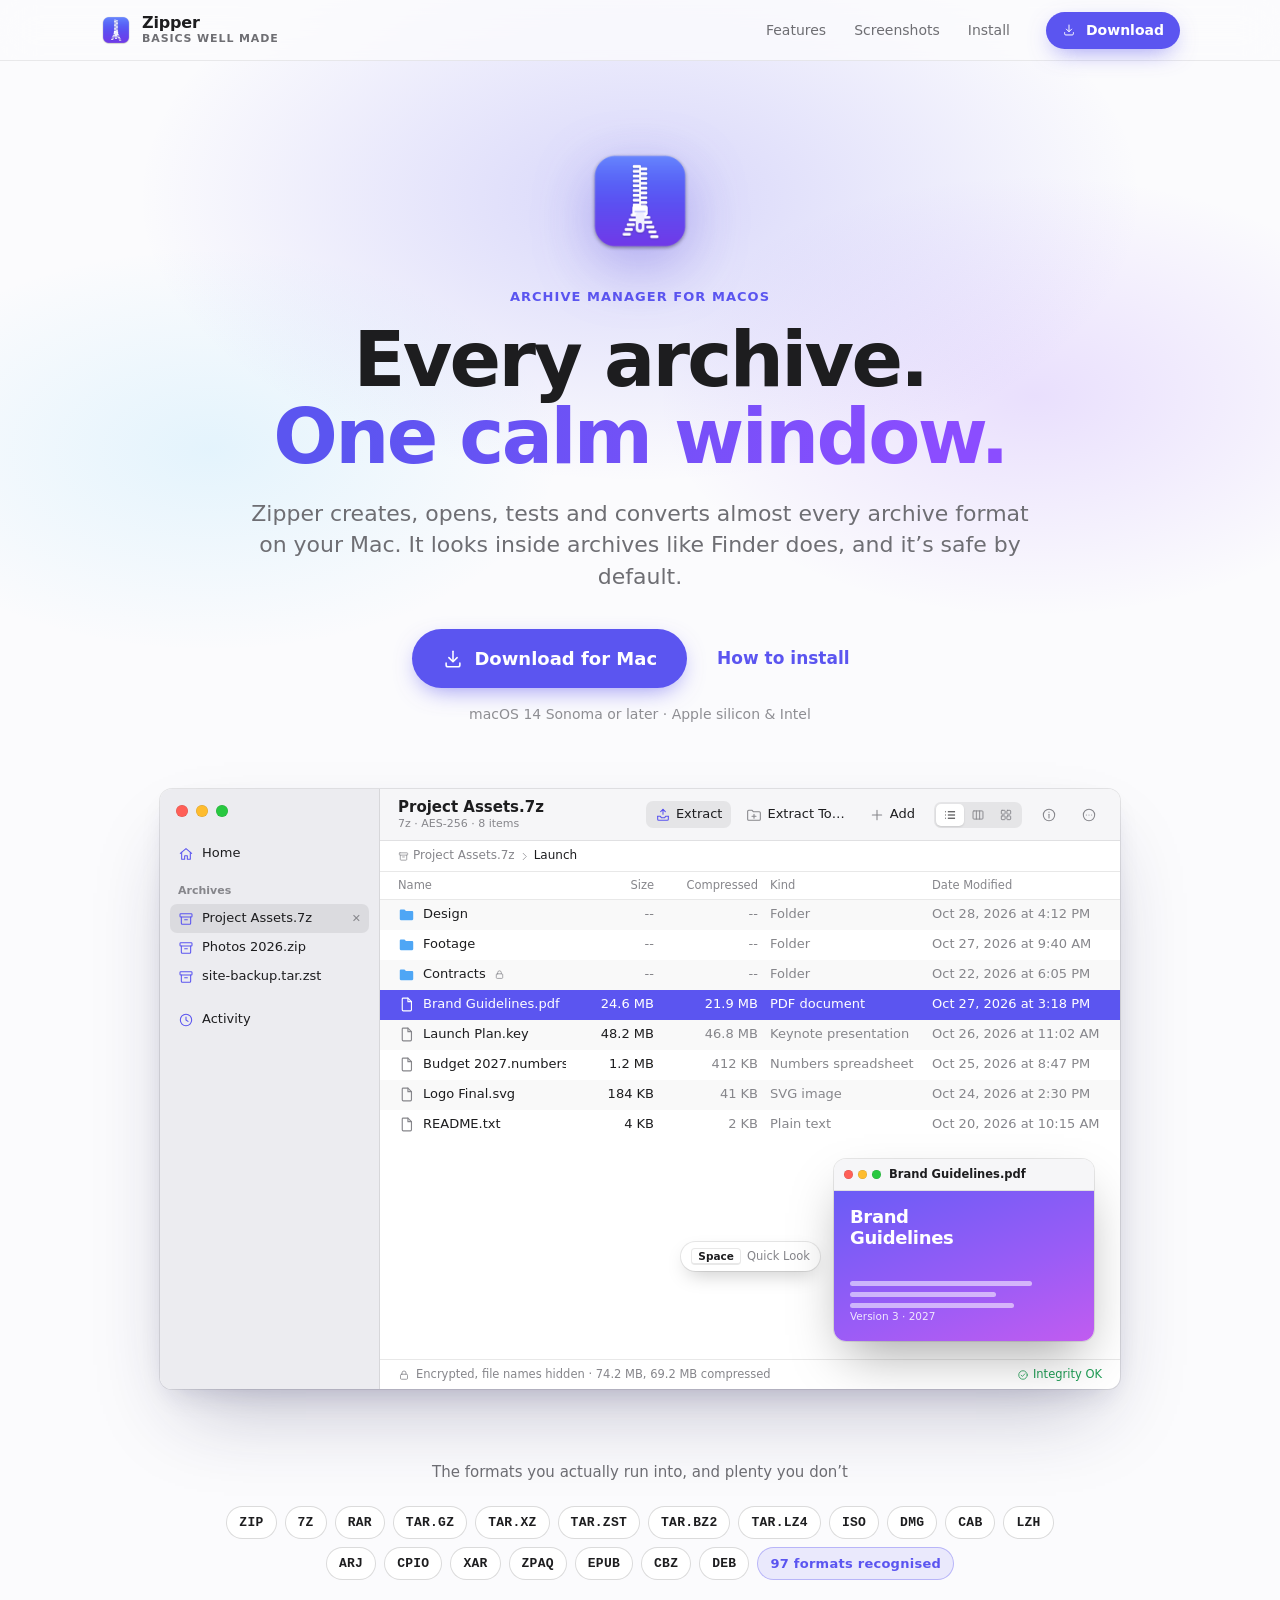
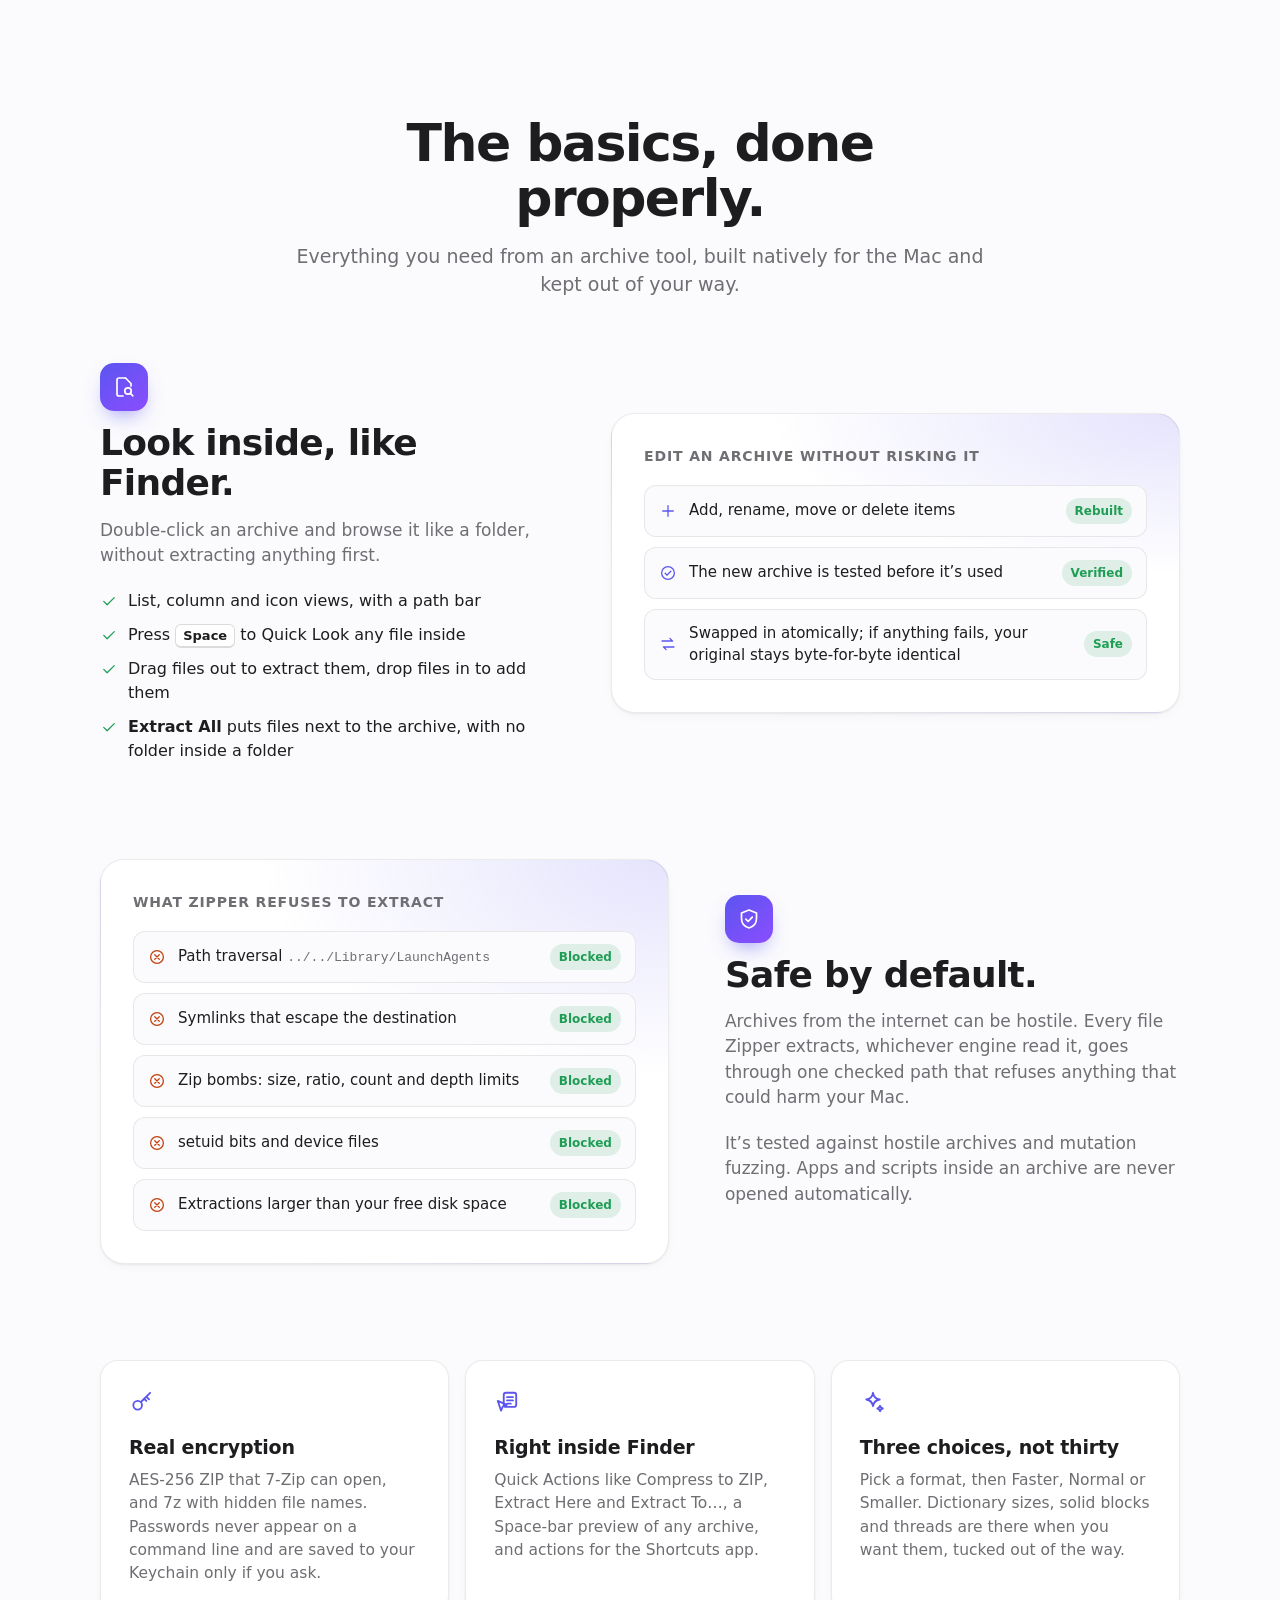
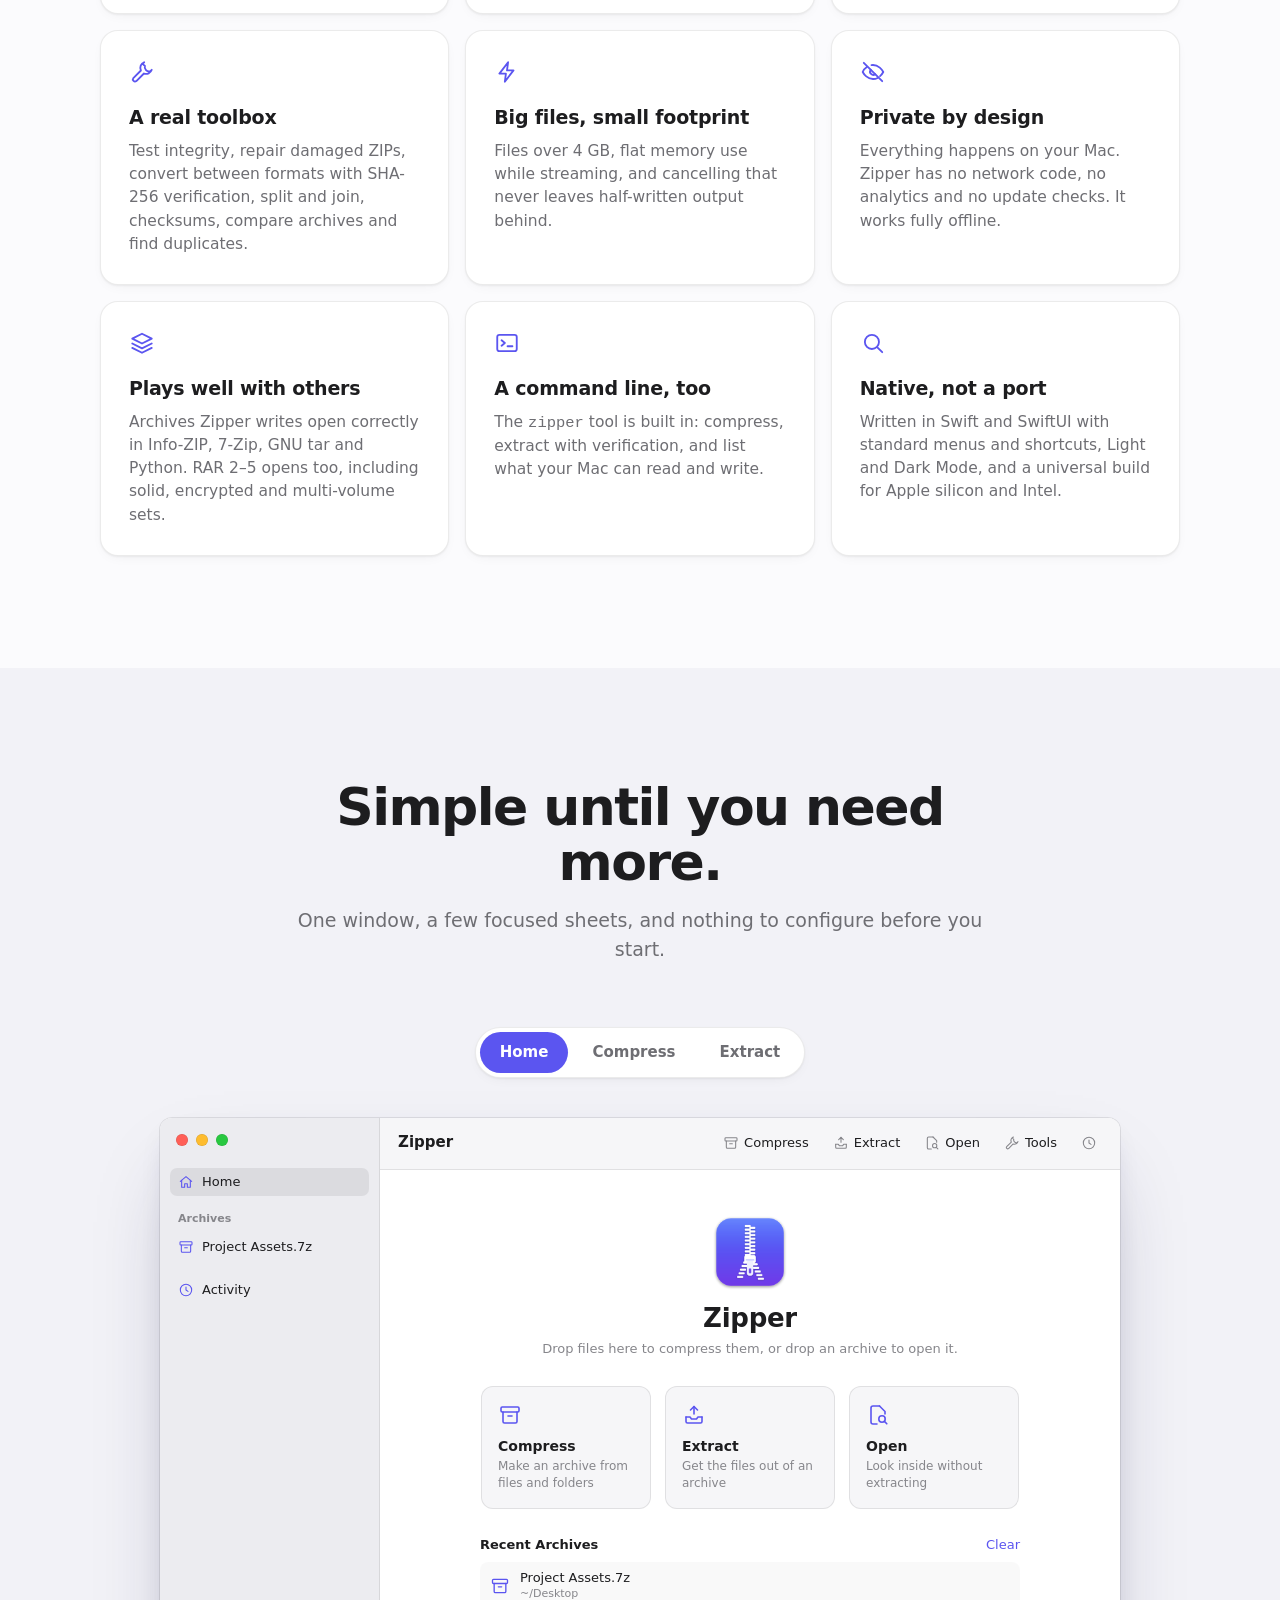
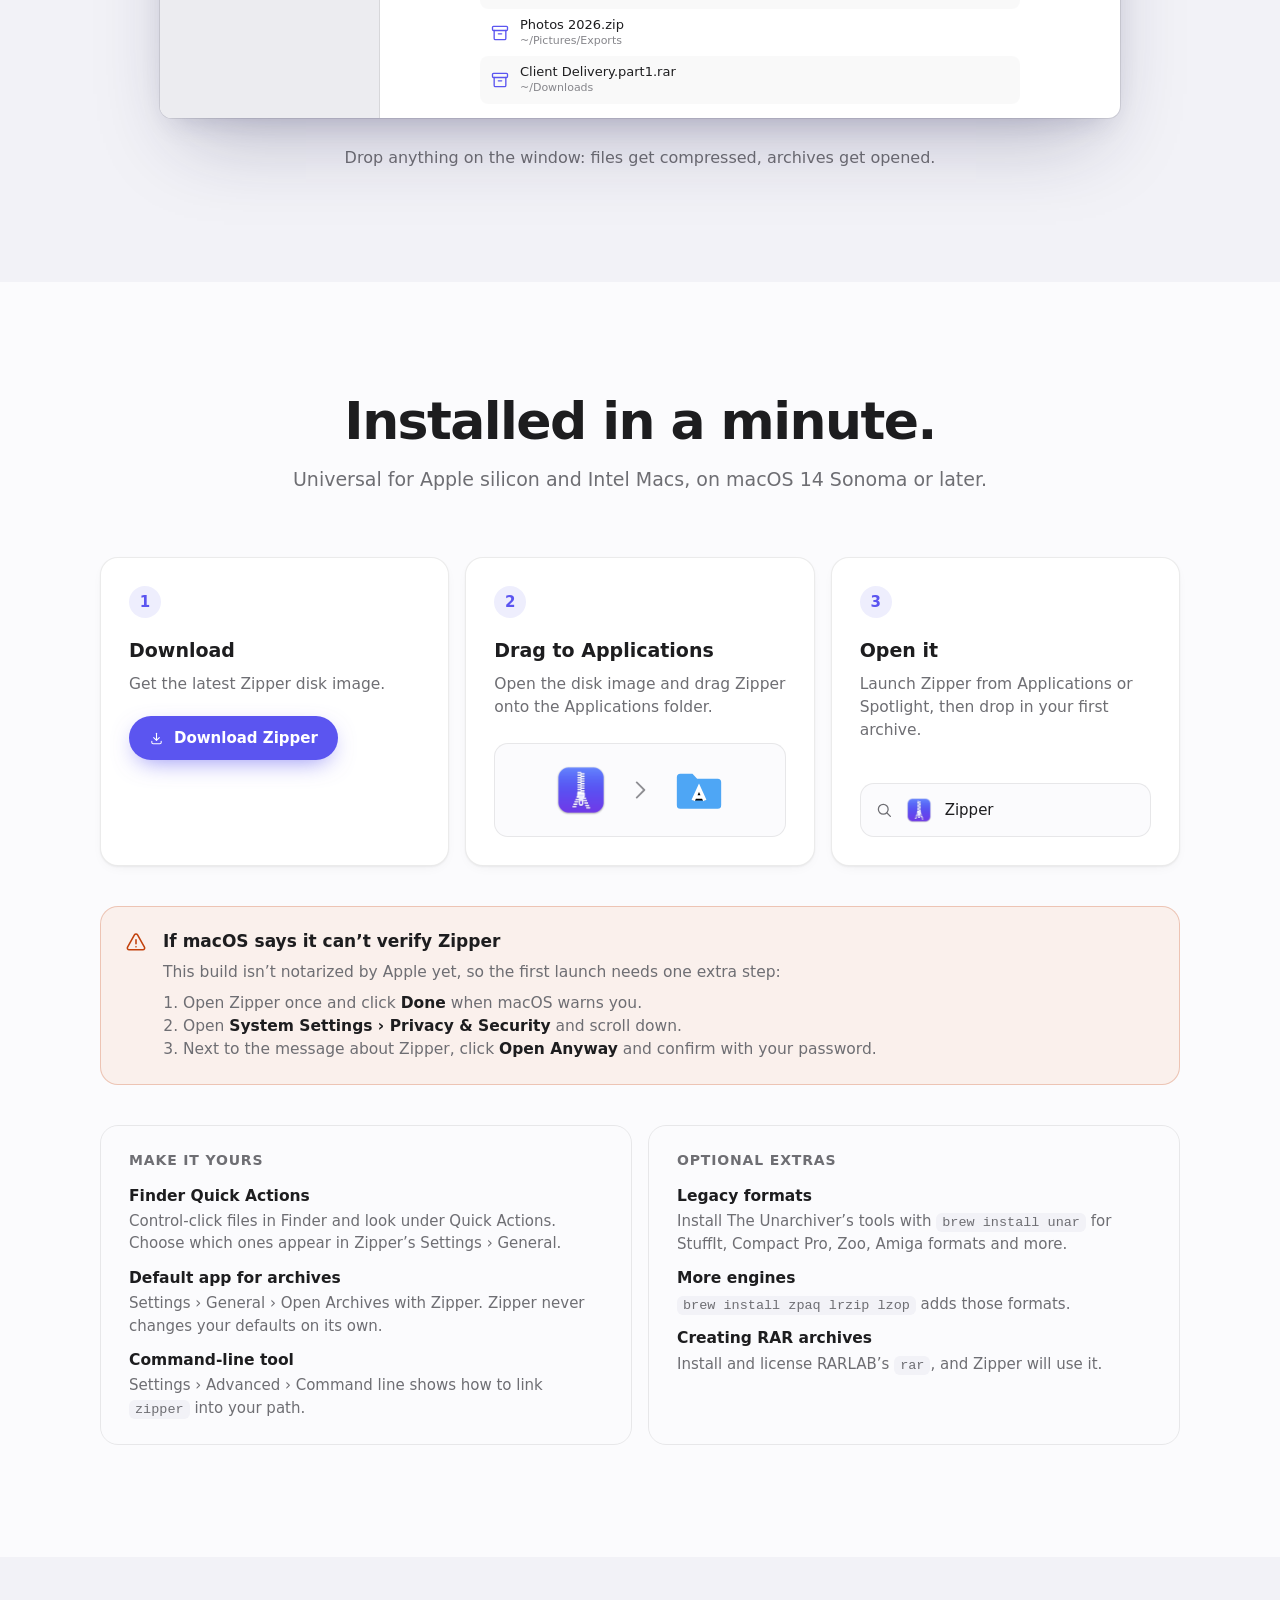
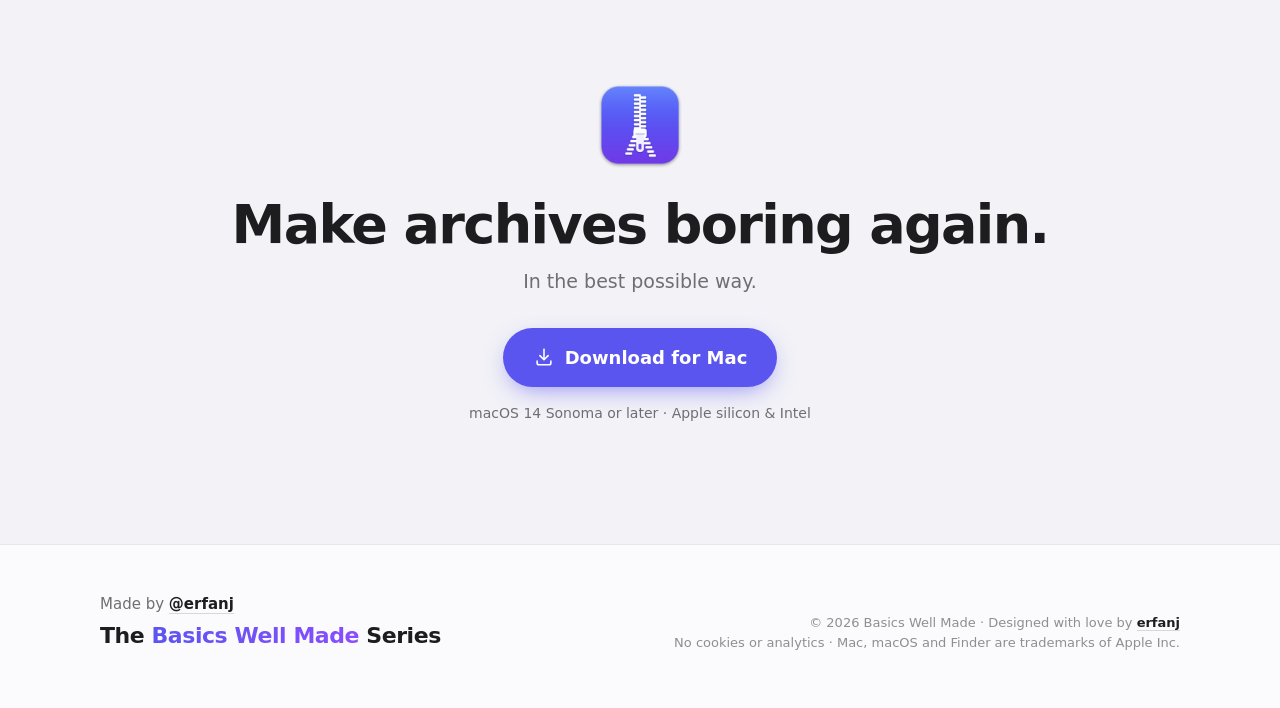
==== zipper/index.html @ f3ed2466 "Publish the Zipper page at /zipper/ The Basics Well Made Series site. The root forwards to Zipper fo" ====
<!doctype html>
<html lang="en">
<head>
  <meta charset="utf-8">
  <meta name="viewport" content="width=device-width, initial-scale=1">
  <title>Zipper — Archive manager for Mac</title>
  <meta name="description" content="Zipper creates, opens, tests and converts almost every archive format on your Mac, in one calm window. Safe by default, private, and made for macOS.">
  <meta name="theme-color" content="#fbfbfd" media="(prefers-color-scheme: light)">
  <meta name="theme-color" content="#0a0a0f" media="(prefers-color-scheme: dark)">
  <meta property="og:type" content="website">
  <meta property="og:title" content="Zipper — Every archive. One calm window.">
  <meta property="og:description" content="A native archive manager for the Mac. ZIP, 7z, RAR, TAR and dozens more. Safe by default. Part of The Basics Well Made Series.">
  <meta property="og:url" content="https://erfanj.github.io/zipper/">
  <meta property="og:image" content="https://erfanj.github.io/zipper/assets/og.jpg">
  <link rel="canonical" href="https://erfanj.github.io/zipper/">
  <meta name="twitter:card" content="summary_large_image">
  <link rel="icon" type="image/png" sizes="32x32" href="assets/favicon-32.png">
  <link rel="icon" type="image/png" sizes="64x64" href="assets/favicon-64.png">
  <link rel="apple-touch-icon" href="assets/icon-256.png">
  <link rel="stylesheet" href="styles.css">
  <script src="config.js"></script>
  <script src="main.js" defer></script>
</head>
<body>
<a class="skip" href="#main">Skip to content</a>

<!-- Icons -->
<svg width="0" height="0" style="position:absolute" aria-hidden="true">
  <defs>
    <symbol id="i-download" viewBox="0 0 24 24"><path d="M12 3.5v11"/><path d="m7.5 10.5 4.5 4.5 4.5-4.5"/><path d="M4.5 16.5v2a2 2 0 0 0 2 2h11a2 2 0 0 0 2-2v-2"/></symbol>
    <symbol id="i-archive" viewBox="0 0 24 24"><rect x="3" y="4" width="18" height="5" rx="1.2"/><path d="M5 9v9.5A1.5 1.5 0 0 0 6.5 20h11a1.5 1.5 0 0 0 1.5-1.5V9"/><path d="M10 13h4"/></symbol>
    <symbol id="i-extract" viewBox="0 0 24 24"><path d="M4 14v4.5A1.5 1.5 0 0 0 5.5 20h13a1.5 1.5 0 0 0 1.5-1.5V14"/><path d="M4 14h4l1.5 2h5L16 14h4"/><path d="M12 11V3.5"/><path d="m8.5 7 3.5-3.5L15.5 7"/></symbol>
    <symbol id="i-open" viewBox="0 0 24 24"><path d="M13.5 3H7a2 2 0 0 0-2 2v14a2 2 0 0 0 2 2h4"/><path d="M13.5 3 19 8.5V11"/><circle cx="16" cy="16" r="3.2"/><path d="m18.4 18.4 2.4 2.4"/></symbol>
    <symbol id="i-home" viewBox="0 0 24 24"><path d="M3.5 11 12 4l8.5 7"/><path d="M5.5 9.5V20h4.5v-5.5h4V20h4.5V9.5"/></symbol>
    <symbol id="i-clock" viewBox="0 0 24 24"><circle cx="12" cy="12" r="8.5"/><path d="M12 7.5V12l3 2"/></symbol>
    <symbol id="i-folder" viewBox="0 0 24 24"><path d="M2.5 6.5A1.5 1.5 0 0 1 4 5h5.2l2 2.2H20a1.5 1.5 0 0 1 1.5 1.5v9.8A1.5 1.5 0 0 1 20 20H4a1.5 1.5 0 0 1-1.5-1.5z"/></symbol>
    <symbol id="i-doc" viewBox="0 0 24 24"><path d="M7 3h7l5 5v11.5a1.5 1.5 0 0 1-1.5 1.5h-10A1.5 1.5 0 0 1 6 19.5v-15A1.5 1.5 0 0 1 7 3z"/><path d="M14 3v5h5"/></symbol>
    <symbol id="i-lock" viewBox="0 0 24 24"><rect x="5" y="10.5" width="14" height="10" rx="2"/><path d="M8 10.5V8a4 4 0 0 1 8 0v2.5"/></symbol>
    <symbol id="i-plus" viewBox="0 0 24 24"><path d="M12 5v14M5 12h14"/></symbol>
    <symbol id="i-info" viewBox="0 0 24 24"><circle cx="12" cy="12" r="8.5"/><path d="M12 11v5.5"/><path d="M12 7.6v.1"/></symbol>
    <symbol id="i-more" viewBox="0 0 24 24"><circle cx="12" cy="12" r="8.5"/><path d="M8 12h.01M12 12h.01M16 12h.01"/></symbol>
    <symbol id="i-list" viewBox="0 0 24 24"><path d="M9 6.5h11M9 12h11M9 17.5h11"/><path d="M4.5 6.5h.01M4.5 12h.01M4.5 17.5h.01"/></symbol>
    <symbol id="i-columns" viewBox="0 0 24 24"><rect x="3.5" y="5" width="17" height="14" rx="1.5"/><path d="M9.2 5v14M14.8 5v14"/></symbol>
    <symbol id="i-grid" viewBox="0 0 24 24"><rect x="4" y="4" width="6.5" height="6.5" rx="1.2"/><rect x="13.5" y="4" width="6.5" height="6.5" rx="1.2"/><rect x="4" y="13.5" width="6.5" height="6.5" rx="1.2"/><rect x="13.5" y="13.5" width="6.5" height="6.5" rx="1.2"/></symbol>
    <symbol id="i-folder-plus" viewBox="0 0 24 24"><path d="M2.5 6.5A1.5 1.5 0 0 1 4 5h5.2l2 2.2H20a1.5 1.5 0 0 1 1.5 1.5v9.8A1.5 1.5 0 0 1 20 20H4a1.5 1.5 0 0 1-1.5-1.5z"/><path d="M12 11v6M9 14h6"/></symbol>
    <symbol id="i-chev" viewBox="0 0 24 24"><path d="m9 5 7 7-7 7"/></symbol>
    <symbol id="i-updown" viewBox="0 0 24 24"><path d="m7 9.5 5-5 5 5M7 14.5l5 5 5-5"/></symbol>
    <symbol id="i-check" viewBox="0 0 24 24"><path d="m5 12.5 4.5 4.5L19 7.5"/></symbol>
    <symbol id="i-check-circle" viewBox="0 0 24 24"><circle cx="12" cy="12" r="8.5"/><path d="m8.2 12.3 2.6 2.6 5-5.3"/></symbol>
    <symbol id="i-x-circle" viewBox="0 0 24 24"><circle cx="12" cy="12" r="8.5"/><path d="m9 9 6 6M15 9l-6 6"/></symbol>
    <symbol id="i-shield" viewBox="0 0 24 24"><path d="M12 3 4.5 6v5.5c0 4.6 3.2 8.2 7.5 9.5 4.3-1.3 7.5-4.9 7.5-9.5V6z"/><path d="m8.8 12.2 2.3 2.3 4.2-4.4"/></symbol>
    <symbol id="i-key" viewBox="0 0 24 24"><circle cx="8" cy="15" r="4"/><path d="m11 12 8.5-8.5M16 7l2.5 2.5M14 9l2 2"/></symbol>
    <symbol id="i-layers" viewBox="0 0 24 24"><path d="m12 3.5 9 4.5-9 4.5L3 8z"/><path d="m3 12.5 9 4.5 9-4.5"/><path d="m3 16.5 9 4.5 9-4.5"/></symbol>
    <symbol id="i-cursor" viewBox="0 0 24 24"><rect x="9" y="3.5" width="11.5" height="13" rx="2"/><path d="M12 7.5h5.5M12 10.5h5.5M12 13.5h3.5"/><path d="m3.5 11 3 9 1.5-3.8 3.8-1.5z"/></symbol>
    <symbol id="i-wrench" viewBox="0 0 24 24"><path d="M14.7 6.3a4 4 0 0 0 5 5L21 10a5.5 5.5 0 0 1-7.2 3.4l-7 7a2 2 0 0 1-2.8-2.8l7-7A5.5 5.5 0 0 1 14 3l-1.3 1.3a4 4 0 0 0 2 2z"/></symbol>
    <symbol id="i-eye-off" viewBox="0 0 24 24"><path d="M3.5 3.5 20.5 20.5"/><path d="M10.6 5.6A9.6 9.6 0 0 1 12 5.5c5 0 8.5 4.5 9.5 6.5a14 14 0 0 1-3 3.8M6.3 7.3C4.3 8.6 3 10.6 2.5 12c1 2 4.5 6.5 9.5 6.5a9.3 9.3 0 0 0 4.3-1"/><path d="M9.9 9.9a3 3 0 0 0 4.2 4.2"/></symbol>
    <symbol id="i-terminal" viewBox="0 0 24 24"><rect x="3" y="4.5" width="18" height="15" rx="2"/><path d="m7 9.5 3 2.5-3 2.5M12.5 15h4.5"/></symbol>
    <symbol id="i-bolt" viewBox="0 0 24 24"><path d="M13 3 5 13.5h6L10 21l8-10.5h-6z"/></symbol>
    <symbol id="i-sparkle" viewBox="0 0 24 24"><path d="M12 3.5c.6 3.9 2.3 5.6 6.2 6.2-3.9.6-5.6 2.3-6.2 6.2-.6-3.9-2.3-5.6-6.2-6.2C9.7 9.1 11.4 7.4 12 3.5z"/><path d="M18.5 15.5c.3 1.6.9 2.2 2.5 2.5-1.6.3-2.2.9-2.5 2.5-.3-1.6-.9-2.2-2.5-2.5 1.6-.3 2.2-.9 2.5-2.5z"/></symbol>
    <symbol id="i-swap" viewBox="0 0 24 24"><path d="M4 8h14l-3.5-3.5M20 16H6l3.5 3.5"/></symbol>
    <symbol id="i-warn" viewBox="0 0 24 24"><path d="M10.3 4.3 2.8 17.5A2 2 0 0 0 4.5 20.5h15a2 2 0 0 0 1.7-3L13.7 4.3a2 2 0 0 0-3.4 0z"/><path d="M12 9.5v4.5M12 17.2v.1"/></symbol>
    <symbol id="i-search" viewBox="0 0 24 24"><circle cx="11" cy="11" r="6.5"/><path d="m16 16 4.5 4.5"/></symbol>
    <symbol id="i-apps" viewBox="0 0 24 24"><path d="M2.5 6.5A1.5 1.5 0 0 1 4 5h5.2l2 2.2H20a1.5 1.5 0 0 1 1.5 1.5v9.8A1.5 1.5 0 0 1 20 20H4a1.5 1.5 0 0 1-1.5-1.5z" fill="currentColor" stroke="none"/><path d="M9.5 16.5 12 11l2.5 5.5M10.3 15h3.4" stroke="#fff" stroke-width="1.5"/></symbol>
  </defs>
</svg>

<header class="site-header">
  <div class="wrap">
    <a class="lockup" href="#top" aria-label="Zipper, from The Basics Well Made Series">
      <img src="assets/icon-256.png" alt="" width="32" height="32">
      <span class="lockup-text">
        <span class="lockup-name">Zipper</span>
        <span class="lockup-series">Basics Well Made</span>
      </span>
    </a>
    <nav class="site-nav" aria-label="Sections">
      <a href="#features">Features</a>
      <a href="#screenshots">Screenshots</a>
      <a href="#install">Install</a>
    </nav>
    <a class="btn btn-primary btn-sm" data-download href="#install">
      <svg class="icon" aria-hidden="true"><use href="#i-download"/></svg>Download
    </a>
  </div>
</header>

<main id="main">

  <!-- ============ Hero ============ -->
  <section class="hero" id="top">
    <div class="wrap">
      <img class="hero-icon" src="assets/icon-512.png" alt="" width="112" height="112">
      <p class="eyebrow">Archive manager for macOS</p>
      <h1>Every archive. <span class="grad">One calm window.</span></h1>
      <p class="lede">Zipper creates, opens, tests and converts almost every archive format on your Mac. It looks inside archives like Finder does, and it’s safe by default.</p>
      <div class="cta">
        <a class="btn btn-primary btn-lg" data-download href="#install">
          <svg class="icon" aria-hidden="true"><use href="#i-download"/></svg>Download for Mac
        </a>
        <a class="btn btn-ghost" href="#install">How to install</a>
      </div>
      <p class="release-meta" data-release-meta>macOS 14 Sonoma or later · Apple silicon &amp; Intel</p>

      <div class="hero-shot" data-reveal>
        <div class="frame" data-frame data-w="960" data-h="600">
          <img class="shot" src="assets/screenshots/archive.png" alt="Zipper showing the contents of an archive" onload="this.parentNode.classList.add('real')" onerror="this.remove()">
          <div class="win" role="img" aria-label="Zipper’s archive browser: a 7z archive opened like a Finder folder, with a Quick Look preview of a PDF inside it">
            <aside class="w-side">
              <div class="lights"><i></i><i></i><i></i></div>
              <div class="w-item"><svg class="icon"><use href="#i-home"/></svg>Home</div>
              <div class="w-head">Archives</div>
              <div class="w-item sel"><svg class="icon"><use href="#i-archive"/></svg>Project Assets.7z<span class="x">✕</span></div>
              <div class="w-item"><svg class="icon"><use href="#i-archive"/></svg>Photos 2026.zip</div>
              <div class="w-item"><svg class="icon"><use href="#i-archive"/></svg>site-backup.tar.zst</div>
              <div class="w-item bottom"><svg class="icon"><use href="#i-clock"/></svg>Activity</div>
            </aside>
            <div class="w-main">
              <div class="w-tool">
                <div class="w-title">Project Assets.7z<small>7z · AES-256 · 8 items</small></div>
                <span class="w-btn prom"><svg class="icon"><use href="#i-extract"/></svg>Extract</span>
                <span class="w-btn"><svg class="icon"><use href="#i-folder-plus"/></svg>Extract To…</span>
                <span class="w-btn"><svg class="icon"><use href="#i-plus"/></svg>Add</span>
                <span class="w-seg"><span class="on"><svg class="icon"><use href="#i-list"/></svg></span><span><svg class="icon"><use href="#i-columns"/></svg></span><span><svg class="icon"><use href="#i-grid"/></svg></span></span>
                <span class="w-btn"><svg class="icon"><use href="#i-info"/></svg></span>
                <span class="w-btn"><svg class="icon"><use href="#i-more"/></svg></span>
              </div>
              <div class="w-path"><svg class="icon"><use href="#i-archive"/></svg>Project Assets.7z<svg class="icon"><use href="#i-chev"/></svg><b>Launch</b></div>
              <div class="w-table">
                <div class="w-row th"><span>Name</span><span class="r">Size</span><span class="r">Compressed</span><span>Kind</span><span>Date Modified</span></div>
                <div class="w-row"><span class="n"><svg class="icon solid f"><use href="#i-folder"/></svg>Design</span><span class="r m">--</span><span class="r m">--</span><span class="m">Folder</span><span class="m">Oct 28, 2026 at 4:12 PM</span></div>
                <div class="w-row"><span class="n"><svg class="icon solid f"><use href="#i-folder"/></svg>Footage</span><span class="r m">--</span><span class="r m">--</span><span class="m">Folder</span><span class="m">Oct 27, 2026 at 9:40 AM</span></div>
                <div class="w-row"><span class="n"><svg class="icon solid f"><use href="#i-folder"/></svg>Contracts<svg class="icon lock"><use href="#i-lock"/></svg></span><span class="r m">--</span><span class="r m">--</span><span class="m">Folder</span><span class="m">Oct 22, 2026 at 6:05 PM</span></div>
                <div class="w-row sel"><span class="n"><svg class="icon d"><use href="#i-doc"/></svg>Brand Guidelines.pdf</span><span class="r">24.6 MB</span><span class="r m">21.9 MB</span><span class="m">PDF document</span><span class="m">Oct 27, 2026 at 3:18 PM</span></div>
                <div class="w-row"><span class="n"><svg class="icon d"><use href="#i-doc"/></svg>Launch Plan.key</span><span class="r">48.2 MB</span><span class="r m">46.8 MB</span><span class="m">Keynote presentation</span><span class="m">Oct 26, 2026 at 11:02 AM</span></div>
                <div class="w-row"><span class="n"><svg class="icon d"><use href="#i-doc"/></svg>Budget 2027.numbers<svg class="icon lock"><use href="#i-lock"/></svg></span><span class="r">1.2 MB</span><span class="r m">412 KB</span><span class="m">Numbers spreadsheet</span><span class="m">Oct 25, 2026 at 8:47 PM</span></div>
                <div class="w-row"><span class="n"><svg class="icon d"><use href="#i-doc"/></svg>Logo Final.svg</span><span class="r">184 KB</span><span class="r m">41 KB</span><span class="m">SVG image</span><span class="m">Oct 24, 2026 at 2:30 PM</span></div>
                <div class="w-row"><span class="n"><svg class="icon d"><use href="#i-doc"/></svg>README.txt</span><span class="r">4 KB</span><span class="r m">2 KB</span><span class="m">Plain text</span><span class="m">Oct 20, 2026 at 10:15 AM</span></div>
              </div>
              <div class="w-status"><svg class="icon"><use href="#i-lock"/></svg>Encrypted, file names hidden · 74.2 MB, 69.2 MB compressed<span class="ok"><svg class="icon"><use href="#i-check-circle"/></svg>Integrity OK</span></div>

              <div class="w-hint"><kbd>Space</kbd> Quick Look</div>
              <div class="w-ql">
                <div class="w-ql-bar"><span class="lights"><i></i><i></i><i></i></span>Brand Guidelines.pdf</div>
                <div class="w-ql-page">
                  <div><b>Brand<br>Guidelines</b></div>
                  <div class="w-ql-lines"><i style="width:80%"></i><i style="width:64%"></i><i style="width:72%"></i><small>Version 3 · 2027</small></div>
                </div>
              </div>
            </div>
          </div>
        </div>
      </div>
    </div>
  </section>

  <!-- ============ Formats ============ -->
  <section class="formats" aria-labelledby="formats-title">
    <div class="wrap">
      <p id="formats-title">The formats you actually run into, and plenty you don’t</p>
      <ul class="chips">
        <li>ZIP</li><li>7Z</li><li>RAR</li><li>TAR.GZ</li><li>TAR.XZ</li><li>TAR.ZST</li><li>TAR.BZ2</li><li>TAR.LZ4</li><li>ISO</li><li>DMG</li><li>CAB</li><li>LZH</li><li>ARJ</li><li>CPIO</li><li>XAR</li><li>ZPAQ</li><li>EPUB</li><li>CBZ</li><li>DEB</li>
        <li class="more">97 formats recognised</li>
      </ul>
    </div>
  </section>

  <!-- ============ Features ============ -->
  <section class="section" id="features">
    <div class="wrap">
      <div class="section-head" data-reveal>
        <h2>The basics, done properly.</h2>
        <p>Everything you need from an archive tool, built natively for the Mac and kept out of your way.</p>
      </div>

      <div class="spotlight" data-reveal>
        <div class="spot-text">
          <div class="badge-icon"><svg class="icon" aria-hidden="true"><use href="#i-open"/></svg></div>
          <h3>Look inside, like Finder.</h3>
          <p>Double-click an archive and browse it like a folder, without extracting anything first.</p>
          <ul class="ticks">
            <li><svg class="icon" aria-hidden="true"><use href="#i-check"/></svg><span>List, column and icon views, with a path bar</span></li>
            <li><svg class="icon" aria-hidden="true"><use href="#i-check"/></svg><span>Press <kbd>Space</kbd> to Quick Look any file inside</span></li>
            <li><svg class="icon" aria-hidden="true"><use href="#i-check"/></svg><span>Drag files out to extract them, drop files in to add them</span></li>
            <li><svg class="icon" aria-hidden="true"><use href="#i-check"/></svg><span><b>Extract All</b> puts files next to the archive, with no folder inside a folder</span></li>
          </ul>
        </div>
        <div class="shield-card">
          <h4>Edit an archive without risking it</h4>
          <ul class="blocked">
            <li><svg class="icon" style="color:var(--accent)" aria-hidden="true"><use href="#i-plus"/></svg><span>Add, rename, move or delete items</span><span class="pill">Rebuilt</span></li>
            <li><svg class="icon" style="color:var(--accent)" aria-hidden="true"><use href="#i-check-circle"/></svg><span>The new archive is tested before it’s used</span><span class="pill">Verified</span></li>
            <li><svg class="icon" style="color:var(--accent)" aria-hidden="true"><use href="#i-swap"/></svg><span>Swapped in atomically; if anything fails, your original stays byte-for-byte identical</span><span class="pill">Safe</span></li>
          </ul>
        </div>
      </div>

      <div class="spotlight flip" data-reveal>
        <div class="spot-text">
          <div class="badge-icon"><svg class="icon" aria-hidden="true"><use href="#i-shield"/></svg></div>
          <h3>Safe by default.</h3>
          <p>Archives from the internet can be hostile. Every file Zipper extracts, whichever engine read it, goes through one checked path that refuses anything that could harm your Mac.</p>
          <p>It’s tested against hostile archives and mutation fuzzing. Apps and scripts inside an archive are never opened automatically.</p>
        </div>
        <div class="shield-card">
          <h4>What Zipper refuses to extract</h4>
          <ul class="blocked">
            <li><svg class="icon" aria-hidden="true"><use href="#i-x-circle"/></svg><span>Path traversal <code>../../Library/LaunchAgents</code></span><span class="pill">Blocked</span></li>
            <li><svg class="icon" aria-hidden="true"><use href="#i-x-circle"/></svg><span>Symlinks that escape the destination</span><span class="pill">Blocked</span></li>
            <li><svg class="icon" aria-hidden="true"><use href="#i-x-circle"/></svg><span>Zip bombs: size, ratio, count and depth limits</span><span class="pill">Blocked</span></li>
            <li><svg class="icon" aria-hidden="true"><use href="#i-x-circle"/></svg><span>setuid bits and device files</span><span class="pill">Blocked</span></li>
            <li><svg class="icon" aria-hidden="true"><use href="#i-x-circle"/></svg><span>Extractions larger than your free disk space</span><span class="pill">Blocked</span></li>
          </ul>
        </div>
      </div>

      <div class="grid">
        <article class="card" data-reveal>
          <svg class="icon" aria-hidden="true"><use href="#i-key"/></svg>
          <h3>Real encryption</h3>
          <p>AES-256 ZIP that 7-Zip can open, and 7z with hidden file names. Passwords never appear on a command line and are saved to your Keychain only if you ask.</p>
        </article>
        <article class="card" data-reveal>
          <svg class="icon" aria-hidden="true"><use href="#i-cursor"/></svg>
          <h3>Right inside Finder</h3>
          <p>Quick Actions like Compress to ZIP, Extract Here and Extract To…, a Space-bar preview of any archive, and actions for the Shortcuts app.</p>
        </article>
        <article class="card" data-reveal>
          <svg class="icon" aria-hidden="true"><use href="#i-sparkle"/></svg>
          <h3>Three choices, not thirty</h3>
          <p>Pick a format, then Faster, Normal or Smaller. Dictionary sizes, solid blocks and threads are there when you want them, tucked out of the way.</p>
        </article>
        <article class="card" data-reveal>
          <svg class="icon" aria-hidden="true"><use href="#i-wrench"/></svg>
          <h3>A real toolbox</h3>
          <p>Test integrity, repair damaged ZIPs, convert between formats with SHA-256 verification, split and join, checksums, compare archives and find duplicates.</p>
        </article>
        <article class="card" data-reveal>
          <svg class="icon" aria-hidden="true"><use href="#i-bolt"/></svg>
          <h3>Big files, small footprint</h3>
          <p>Files over 4 GB, flat memory use while streaming, and cancelling that never leaves half-written output behind.</p>
        </article>
        <article class="card" data-reveal>
          <svg class="icon" aria-hidden="true"><use href="#i-eye-off"/></svg>
          <h3>Private by design</h3>
          <p>Everything happens on your Mac. Zipper has no network code, no analytics and no update checks. It works fully offline.</p>
        </article>
        <article class="card" data-reveal>
          <svg class="icon" aria-hidden="true"><use href="#i-layers"/></svg>
          <h3>Plays well with others</h3>
          <p>Archives Zipper writes open correctly in Info-ZIP, 7-Zip, GNU tar and Python. RAR 2–5 opens too, including solid, encrypted and multi-volume sets.</p>
        </article>
        <article class="card" data-reveal>
          <svg class="icon" aria-hidden="true"><use href="#i-terminal"/></svg>
          <h3>A command line, too</h3>
          <p>The <code>zipper</code> tool is built in: compress, extract with verification, and list what your Mac can read and write.</p>
        </article>
        <article class="card" data-reveal>
          <svg class="icon" aria-hidden="true"><use href="#i-search"/></svg>
          <h3>Native, not a port</h3>
          <p>Written in Swift and SwiftUI with standard menus and shortcuts, Light and Dark Mode, and a universal build for Apple silicon and Intel.</p>
        </article>
      </div>
    </div>
  </section>

  <!-- ============ Screenshots ============ -->
  <section class="section section-alt" id="screenshots">
    <div class="wrap">
      <div class="section-head" data-reveal>
        <h2>Simple until you need more.</h2>
        <p>One window, a few focused sheets, and nothing to configure before you start.</p>
      </div>

      <div class="tablist" role="tablist" aria-label="Screens">
        <button role="tab" id="tab-home" aria-controls="panel-home" aria-selected="true">Home</button>
        <button role="tab" id="tab-compress" aria-controls="panel-compress" aria-selected="false" tabindex="-1">Compress</button>
        <button role="tab" id="tab-extract" aria-controls="panel-extract" aria-selected="false" tabindex="-1">Extract</button>
      </div>

      <!-- Home -->
      <figure class="tabpanel shot-wrap" role="tabpanel" id="panel-home" aria-labelledby="tab-home" style="margin:0 auto">
        <div class="frame" data-frame data-w="960" data-h="600">
          <img class="shot" src="assets/screenshots/home.png" alt="Zipper’s Home window" onload="this.parentNode.classList.add('real')" onerror="this.remove()">
          <div class="win" role="img" aria-label="Zipper’s Home window with Compress, Extract and Open, and a list of recent archives">
            <aside class="w-side">
              <div class="lights"><i></i><i></i><i></i></div>
              <div class="w-item sel"><svg class="icon"><use href="#i-home"/></svg>Home</div>
              <div class="w-head">Archives</div>
              <div class="w-item"><svg class="icon"><use href="#i-archive"/></svg>Project Assets.7z</div>
              <div class="w-item bottom"><svg class="icon"><use href="#i-clock"/></svg>Activity</div>
            </aside>
            <div class="w-main">
              <div class="w-tool">
                <div class="w-title">Zipper</div>
                <span class="w-btn"><svg class="icon"><use href="#i-archive"/></svg>Compress</span>
                <span class="w-btn"><svg class="icon"><use href="#i-extract"/></svg>Extract</span>
                <span class="w-btn"><svg class="icon"><use href="#i-open"/></svg>Open</span>
                <span class="w-btn"><svg class="icon"><use href="#i-wrench"/></svg>Tools</span>
                <span class="w-btn"><svg class="icon"><use href="#i-clock"/></svg></span>
              </div>
              <div class="w-home">
                <img src="assets/icon-256.png" alt="" width="84" height="84">
                <h5>Zipper</h5>
                <p>Drop files here to compress them, or drop an archive to open it.</p>
                <div class="w-cards">
                  <div class="w-card"><svg class="icon"><use href="#i-archive"/></svg><b>Compress</b><span>Make an archive from files and folders</span></div>
                  <div class="w-card"><svg class="icon"><use href="#i-extract"/></svg><b>Extract</b><span>Get the files out of an archive</span></div>
                  <div class="w-card"><svg class="icon"><use href="#i-open"/></svg><b>Open</b><span>Look inside without extracting</span></div>
                </div>
                <div class="w-recent">
                  <div class="w-recent-head">Recent Archives<span>Clear</span></div>
                  <div>
                    <div class="w-recent-row"><svg class="icon"><use href="#i-archive"/></svg><div>Project Assets.7z<small>~/Desktop</small></div></div>
                    <div class="w-recent-row"><svg class="icon"><use href="#i-archive"/></svg><div>Photos 2026.zip<small>~/Pictures/Exports</small></div></div>
                    <div class="w-recent-row"><svg class="icon"><use href="#i-archive"/></svg><div>Client Delivery.part1.rar<small>~/Downloads</small></div></div>
                  </div>
                </div>
              </div>
            </div>
          </div>
        </div>
        <figcaption>Drop anything on the window: files get compressed, archives get opened.</figcaption>
      </figure>

      <!-- Compress -->
      <figure class="tabpanel shot-wrap" role="tabpanel" id="panel-compress" aria-labelledby="tab-compress" hidden style="margin:0 auto">
        <div class="frame" data-frame data-w="960" data-h="600">
          <img class="shot" src="assets/screenshots/compress.png" alt="Zipper’s Compress sheet" onload="this.parentNode.classList.add('real')" onerror="this.remove()">
          <div class="win" role="img" aria-label="The Compress sheet: 7z format, Smaller compression, encrypted with AES-256 and hidden file names">
            <aside class="w-side">
              <div class="lights"><i></i><i></i><i></i></div>
              <div class="w-item sel"><svg class="icon"><use href="#i-home"/></svg>Home</div>
              <div class="w-head">Archives</div>
              <div class="w-item"><svg class="icon"><use href="#i-archive"/></svg>Project Assets.7z</div>
              <div class="w-item bottom"><svg class="icon"><use href="#i-clock"/></svg>Activity</div>
            </aside>
            <div class="w-main">
              <div class="w-tool"><div class="w-title">Zipper</div></div>
              <div class="w-ghost"><i style="width:40%"></i><i style="width:70%"></i><i style="width:55%"></i></div>
              <div class="w-dim"></div>
              <div class="w-sheet">
                <div class="w-sheet-head">
                  <span class="stack"><svg class="icon"><use href="#i-folder"/></svg></span>
                  <div><b>Q4 Report and 3 more</b><small>214 files, 12 folders · 1.8 GB</small></div>
                  <span class="w-push">Add…</span>
                </div>
                <div class="w-group">
                  <div class="w-f"><span>Name</span><span class="w-field">Q4 Report</span></div>
                  <div class="w-f"><span>Format</span><span class="w-pop">7z (.7z)<svg class="icon"><use href="#i-updown"/></svg></span></div>
                  <div class="w-f"><span>Compression</span><span class="w-seg3"><span>Faster</span><span>Normal</span><span class="on">Smaller</span></span></div>
                </div>
                <div class="w-group">
                  <div class="w-f"><span>Encrypt with a password</span><span class="w-tog on"></span></div>
                  <div class="w-f sub"><span>Password</span><span class="w-field dots">••••••••••••</span></div>
                  <div class="w-f sub"><span>Encryption</span><span class="w-pop">AES-256<svg class="icon"><use href="#i-updown"/></svg></span></div>
                  <div class="w-f sub"><span>Also hide the file names</span><span class="w-tog on"></span></div>
                </div>
                <div class="w-group">
                  <div class="w-f"><span>Split into parts</span><span class="w-tog"></span></div>
                  <div class="w-f"><span>Check the archive after creating it</span><span class="w-tog on"></span></div>
                </div>
                <div class="w-sheet-foot">
                  <span class="w-pop sp">Presets<svg class="icon"><use href="#i-updown"/></svg></span>
                  <span class="w-push">Cancel</span>
                  <span class="w-push def">Compress</span>
                </div>
              </div>
            </div>
          </div>
        </div>
        <figcaption>A format, a speed, and an optional password. Advanced options appear only where they apply.</figcaption>
      </figure>

      <!-- Extract -->
      <figure class="tabpanel shot-wrap" role="tabpanel" id="panel-extract" aria-labelledby="tab-extract" hidden style="margin:0 auto">
        <div class="frame" data-frame data-w="960" data-h="600">
          <img class="shot" src="assets/screenshots/extract.png" alt="Zipper’s Extract sheet" onload="this.parentNode.classList.add('real')" onerror="this.remove()">
          <div class="win" role="img" aria-label="The Extract sheet for a password-protected, multi-part RAR archive">
            <aside class="w-side">
              <div class="lights"><i></i><i></i><i></i></div>
              <div class="w-item sel"><svg class="icon"><use href="#i-home"/></svg>Home</div>
              <div class="w-head">Archives</div>
              <div class="w-item"><svg class="icon"><use href="#i-archive"/></svg>Project Assets.7z</div>
              <div class="w-item bottom"><svg class="icon"><use href="#i-clock"/></svg>Activity</div>
            </aside>
            <div class="w-main">
              <div class="w-tool"><div class="w-title">Zipper</div></div>
              <div class="w-ghost"><i style="width:40%"></i><i style="width:70%"></i><i style="width:55%"></i></div>
              <div class="w-dim"></div>
              <div class="w-sheet">
                <div class="w-sheet-head">
                  <span class="stack"><svg class="icon"><use href="#i-archive"/></svg></span>
                  <div><b>Client Delivery.part1.rar</b><small>1,204 files, 87 folders · 3.4 GB · 5 parts</small></div>
                </div>
                <div class="w-note"><svg class="icon"><use href="#i-lock"/></svg>Protected with a password. You’ll be asked for it when extraction starts.</div>
                <div class="w-group">
                  <div class="w-f"><span>Folders</span><span class="w-pop">Automatic<svg class="icon"><use href="#i-updown"/></svg></span></div>
                  <div class="w-f"><span>If an item exists</span><span class="w-pop">Keep Both<svg class="icon"><use href="#i-updown"/></svg></span></div>
                </div>
                <div class="w-group">
                  <div class="w-f"><span>Show in Finder when done</span><span class="w-tog on"></span></div>
                  <div class="w-f"><span>Check the extracted files</span><span class="w-tog on"></span></div>
                  <div class="w-f"><span>Also extract archives inside this archive</span><span class="w-tog"></span></div>
                  <div class="w-f"><span>Move the archive to the Trash afterwards</span><span class="w-tog"></span></div>
                </div>
                <div class="w-sheet-foot">
                  <span class="w-push sp">Show Contents</span>
                  <span class="w-push">Cancel</span>
                  <span class="w-push def">Extract</span>
                </div>
              </div>
            </div>
          </div>
        </div>
        <figcaption>Multi-part and encrypted archives just work. Nothing is overwritten unless you say so.</figcaption>
      </figure>
    </div>
  </section>

  <!-- ============ Install ============ -->
  <section class="section" id="install">
    <div class="wrap">
      <div class="section-head" data-reveal>
        <h2>Installed in a minute.</h2>
        <p>Universal for Apple silicon and Intel Macs, on macOS 14 Sonoma or later.</p>
      </div>

      <ol class="steps">
        <li class="step" data-reveal>
          <h3>Download</h3>
          <p>Get the latest Zipper disk image.</p>
          <a class="btn btn-primary" data-download href="#install">
            <svg class="icon" aria-hidden="true"><use href="#i-download"/></svg><span data-dmg-name>Download Zipper</span>
          </a>
          <p style="margin-top:12px;font-size:13px"><a data-checksum hidden href="#" style="color:var(--muted)">SHA-256 checksum</a></p>
        </li>
        <li class="step" data-reveal>
          <h3>Drag to Applications</h3>
          <p>Open the disk image and drag Zipper onto the Applications folder.</p>
          <div class="step-visual">
            <div class="dmg-visual" aria-hidden="true">
              <img src="assets/icon-256.png" alt="" width="56" height="56">
              <svg class="icon arrow"><use href="#i-chev"/></svg>
              <svg class="apps-folder" viewBox="0 0 24 24"><use href="#i-apps"/></svg>
            </div>
          </div>
        </li>
        <li class="step" data-reveal>
          <h3>Open it</h3>
          <p>Launch Zipper from Applications or Spotlight, then drop in your first archive.</p>
          <div class="step-visual">
            <div class="launch-visual" aria-hidden="true">
              <svg class="icon"><use href="#i-search"/></svg>
              <img src="assets/icon-256.png" alt="" width="28" height="28">
              <span>Zipper</span>
            </div>
          </div>
        </li>
      </ol>

      <div class="notice" data-unsigned-only data-reveal>
        <svg class="icon" aria-hidden="true"><use href="#i-warn"/></svg>
        <div>
          <h3>If macOS says it can’t verify Zipper</h3>
          <p>This build isn’t notarized by Apple yet, so the first launch needs one extra step:</p>
          <ol>
            <li>Open Zipper once and click <b>Done</b> when macOS warns you.</li>
            <li>Open <b>System Settings › Privacy &amp; Security</b> and scroll down.</li>
            <li>Next to the message about Zipper, click <b>Open Anyway</b> and confirm with your password.</li>
          </ol>
        </div>
      </div>

      <div class="extras" data-reveal>
        <div>
          <h3>Make it yours</h3>
          <dl>
            <div><dt>Finder Quick Actions</dt><dd>Control-click files in Finder and look under Quick Actions. Choose which ones appear in Zipper’s Settings › General.</dd></div>
            <div><dt>Default app for archives</dt><dd>Settings › General › Open Archives with Zipper. Zipper never changes your defaults on its own.</dd></div>
            <div><dt>Command-line tool</dt><dd>Settings › Advanced › Command line shows how to link <code>zipper</code> into your path.</dd></div>
          </dl>
        </div>
        <div>
          <h3>Optional extras</h3>
          <dl>
            <div><dt>Legacy formats</dt><dd>Install The Unarchiver’s tools with <code>brew install unar</code> for StuffIt, Compact Pro, Zoo, Amiga formats and more.</dd></div>
            <div><dt>More engines</dt><dd><code>brew install zpaq lrzip lzop</code> adds those formats.</dd></div>
            <div><dt>Creating RAR archives</dt><dd>Install and license RARLAB’s <code>rar</code>, and Zipper will use it.</dd></div>
          </dl>
        </div>
      </div>
    </div>
  </section>

  <!-- ============ Final CTA ============ -->
  <section class="final section-alt">
    <div class="wrap" data-reveal>
      <img src="assets/icon-512.png" alt="" width="96" height="96">
      <h2>Make archives boring again.</h2>
      <p>In the best possible way.</p>
      <a class="btn btn-primary btn-lg" data-download href="#install">
        <svg class="icon" aria-hidden="true"><use href="#i-download"/></svg>Download for Mac
      </a>
      <p class="release-meta" data-release-meta>macOS 14 Sonoma or later · Apple silicon &amp; Intel</p>
    </div>
  </section>
</main>

<footer class="site-footer">
  <div class="wrap">
    <div class="maker">
      <p class="maker-by">Made by <a href="https://github.com/erfanj" rel="me">@erfanj</a></p>
      <p class="series">The <span>Basics Well Made</span> Series</p>
    </div>
    <p class="footer-meta">
      © <span data-year>2026</span> Basics Well Made · Designed with love by <a href="https://github.com/erfanj">erfanj</a><br>
      No cookies or analytics · Mac, macOS and Finder are trademarks of Apple Inc.
    </p>
  </div>
</footer>
</body>
</html>
---- zipper/styles.css ----
/* Zipper — The Basics Well Made Series */

:root {
  color-scheme: light dark;

  --bg: #fbfbfd;
  --bg-alt: #f2f2f7;
  --surface: #ffffff;
  --text: #1d1d1f;
  --muted: #6e6e73;
  --faint: #8e8e93;
  --line: rgba(0, 0, 0, 0.08);
  --line-strong: rgba(0, 0, 0, 0.14);
  --accent: #5b55f0;
  --accent-hover: #4a43e6;
  --accent-ink: #ffffff;
  --accent-soft: rgba(91, 85, 240, 0.1);
  --violet: #8b4dff;
  --good: #1f9d55;
  --warn: #c2410c;
  --shadow-lg: 0 40px 80px -24px rgba(30, 27, 75, 0.28), 0 12px 28px -12px rgba(30, 27, 75, 0.18);
  --shadow-sm: 0 1px 2px rgba(0, 0, 0, 0.05), 0 4px 14px -6px rgba(0, 0, 0, 0.08);

  /* App window illustration */
  --win-bg: #ffffff;
  --win-side: #ececf0;
  --win-tool: #f6f6f8;
  --win-line: rgba(0, 0, 0, 0.09);
  --win-text: #1d1d1f;
  --win-muted: #86868b;
  --win-row: rgba(0, 0, 0, 0.025);
  --win-control: #ffffff;
  --win-sel: #5b55f0;
  --win-sel-soft: rgba(0, 0, 0, 0.07);
  --win-dim: rgba(0, 0, 0, 0.12);
  --folder: #4ea6f5;

  --radius: 18px;
  --gutter: 20px;
  --max: 1120px;

  font-family: -apple-system, BlinkMacSystemFont, "SF Pro Text", "Inter", "Segoe UI", system-ui, sans-serif;
  -webkit-font-smoothing: antialiased;
  -moz-osx-font-smoothing: grayscale;
  text-rendering: optimizeLegibility;
}

@media (prefers-color-scheme: dark) {
  :root {
    --bg: #0a0a0f;
    --bg-alt: #121219;
    --surface: #17171f;
    --text: #f5f5f7;
    --muted: #a1a1aa;
    --faint: #71717a;
    --line: rgba(255, 255, 255, 0.08);
    --line-strong: rgba(255, 255, 255, 0.16);
    --accent: #7c77ff;
    --accent-hover: #918dff;
    --accent-ink: #ffffff;
    --accent-soft: rgba(124, 119, 255, 0.14);
    --good: #4ade80;
    --warn: #fb923c;
    --shadow-lg: 0 40px 90px -20px rgba(0, 0, 0, 0.7), 0 10px 30px -10px rgba(0, 0, 0, 0.5);
    --shadow-sm: 0 1px 2px rgba(0, 0, 0, 0.4);

    --win-bg: #1e1e22;
    --win-side: #26262b;
    --win-tool: #2a2a2f;
    --win-line: rgba(255, 255, 255, 0.08);
    --win-text: #ececf0;
    --win-muted: #8e8e96;
    --win-row: rgba(255, 255, 255, 0.025);
    --win-control: #3a3a40;
    --win-sel: #5f5af2;
    --win-sel-soft: rgba(255, 255, 255, 0.08);
    --win-dim: rgba(0, 0, 0, 0.35);
  }
}

*,
*::before,
*::after {
  box-sizing: border-box;
}

html {
  scroll-behavior: smooth;
  scroll-padding-top: 72px;
}

@media (prefers-reduced-motion: reduce) {
  html {
    scroll-behavior: auto;
  }
}

body {
  margin: 0;
  background: var(--bg);
  color: var(--text);
  font-size: 17px;
  line-height: 1.5;
  overflow-x: hidden;
}

img,
svg {
  display: block;
}

a {
  color: inherit;
}

.icon {
  width: 1em;
  height: 1em;
  fill: none;
  stroke: currentColor;
  stroke-width: 1.7;
  stroke-linecap: round;
  stroke-linejoin: round;
  flex: none;
}

.icon.solid {
  fill: currentColor;
  stroke: none;
}

.wrap {
  width: 100%;
  max-width: var(--max);
  margin: 0 auto;
  padding: 0 var(--gutter);
}

.skip {
  position: absolute;
  left: -9999px;
}

.skip:focus {
  left: 16px;
  top: 12px;
  z-index: 100;
  background: var(--surface);
  padding: 8px 14px;
  border-radius: 10px;
}

:focus-visible {
  outline: 3px solid var(--accent);
  outline-offset: 3px;
  border-radius: 8px;
}

/* ---------- Header ---------- */

.site-header {
  position: sticky;
  top: 0;
  z-index: 50;
  background: color-mix(in srgb, var(--bg) 78%, transparent);
  backdrop-filter: saturate(180%) blur(18px);
  -webkit-backdrop-filter: saturate(180%) blur(18px);
  border-bottom: 1px solid var(--line);
}

.site-header .wrap {
  display: flex;
  align-items: center;
  gap: 24px;
  height: 60px;
}

.lockup {
  display: flex;
  align-items: center;
  gap: 10px;
  text-decoration: none;
  min-width: 0;
}

.lockup img {
  width: 32px;
  height: 32px;
}

.lockup-text {
  display: flex;
  flex-direction: column;
  line-height: 1.15;
  min-width: 0;
}

.lockup-name {
  font-weight: 650;
  font-size: 16px;
  letter-spacing: -0.01em;
}

.lockup-series {
  font-size: 11px;
  font-weight: 600;
  letter-spacing: 0.08em;
  text-transform: uppercase;
  color: var(--muted);
  white-space: nowrap;
}

.site-nav {
  display: flex;
  gap: 4px;
  margin-left: auto;
}

.site-nav a {
  font-size: 14px;
  color: var(--muted);
  text-decoration: none;
  padding: 6px 12px;
  border-radius: 999px;
  transition: color 0.15s, background 0.15s;
}

.site-nav a:hover {
  color: var(--text);
  background: var(--accent-soft);
}

.btn {
  display: inline-flex;
  align-items: center;
  justify-content: center;
  gap: 10px;
  border: 0;
  border-radius: 999px;
  font: inherit;
  font-weight: 600;
  text-decoration: none;
  cursor: pointer;
  transition: background 0.15s, transform 0.15s, box-shadow 0.15s;
  white-space: nowrap;
}

.btn-primary {
  background: var(--accent);
  color: var(--accent-ink);
  box-shadow: 0 8px 24px -8px color-mix(in srgb, var(--accent) 70%, transparent);
}

.btn-primary:hover {
  background: var(--accent-hover);
  transform: translateY(-1px);
}

.btn-primary:active {
  transform: translateY(0);
}

.btn-sm {
  font-size: 14px;
  padding: 8px 16px;
}

.btn-lg {
  font-size: 18px;
  padding: 16px 30px;
}

.btn-lg .icon {
  font-size: 22px;
}

.btn-ghost {
  color: var(--accent);
  background: transparent;
  padding: 16px 18px;
  font-size: 17px;
}

.btn-ghost:hover {
  background: var(--accent-soft);
}

@media (max-width: 760px) {
  .site-nav {
    display: none;
  }

  .site-header .btn-sm {
    margin-left: auto;
  }
}

/* ---------- Hero ---------- */

.hero {
  position: relative;
  padding: 84px 0 0;
  text-align: center;
  isolation: isolate;
  overflow-x: clip;
}

.hero::before {
  content: "";
  position: absolute;
  inset: -10% -20% auto;
  height: 900px;
  z-index: -1;
  background:
    radial-gradient(40% 45% at 50% 30%, color-mix(in srgb, var(--accent) 22%, transparent), transparent 70%),
    radial-gradient(30% 35% at 72% 52%, color-mix(in srgb, var(--violet) 16%, transparent), transparent 70%),
    radial-gradient(28% 32% at 26% 58%, color-mix(in srgb, #38bdf8 12%, transparent), transparent 70%);
  pointer-events: none;
}

.hero-icon {
  width: 112px;
  height: 112px;
  margin: 0 auto 26px;
  filter: drop-shadow(0 18px 30px rgba(76, 64, 220, 0.35));
}

.eyebrow {
  display: inline-block;
  font-size: 13px;
  font-weight: 650;
  letter-spacing: 0.08em;
  text-transform: uppercase;
  color: var(--accent);
  margin: 0 0 14px;
}

.hero h1 {
  font-size: clamp(40px, 7vw, 76px);
  line-height: 1.02;
  letter-spacing: -0.035em;
  font-weight: 750;
  margin: 0 auto 22px;
  max-width: 12em;
  text-wrap: balance;
}

.hero h1 .grad {
  display: inline-block;
  background: linear-gradient(100deg, var(--accent) 10%, var(--violet) 90%);
  -webkit-background-clip: text;
  background-clip: text;
  color: transparent;
}

.lede {
  font-size: clamp(18px, 2.3vw, 22px);
  line-height: 1.45;
  color: var(--muted);
  max-width: 36em;
  margin: 0 auto 36px;
}

.cta {
  display: flex;
  flex-wrap: wrap;
  justify-content: center;
  align-items: center;
  gap: 8px 12px;
}

.release-meta {
  margin: 16px 0 0;
  font-size: 14px;
  color: var(--faint);
  min-height: 1.5em;
}

.hero-shot {
  margin: 64px auto 0;
  max-width: 1040px;
}

/* ---------- Format strip ---------- */

.formats {
  padding: 72px 0 24px;
  text-align: center;
}

.formats p {
  margin: 0 0 22px;
  color: var(--muted);
  font-size: 15px;
}

.chips {
  display: flex;
  flex-wrap: wrap;
  justify-content: center;
  gap: 8px;
  list-style: none;
  padding: 0;
  margin: 0 auto;
  max-width: 880px;
}

.chips li {
  font: 600 13px/1 ui-monospace, "SF Mono", Menlo, monospace;
  letter-spacing: 0.02em;
  padding: 9px 12px;
  border: 1px solid var(--line-strong);
  border-radius: 999px;
  color: var(--text);
  background: var(--surface);
}

.chips li.more {
  font-family: inherit;
  color: var(--accent);
  border-color: color-mix(in srgb, var(--accent) 35%, transparent);
  background: var(--accent-soft);
}

/* ---------- Sections ---------- */

.section {
  padding: 112px 0;
}

.section-alt {
  background: var(--bg-alt);
}

.section-head {
  text-align: center;
  max-width: 720px;
  margin: 0 auto 64px;
}

.section-head h2 {
  font-size: clamp(32px, 4.6vw, 52px);
  line-height: 1.06;
  letter-spacing: -0.03em;
  font-weight: 720;
  margin: 0 0 16px;
}

.section-head p {
  margin: 0;
  font-size: 19px;
  color: var(--muted);
}

/* Spotlights */

.spotlight {
  display: grid;
  grid-template-columns: 1fr 1.25fr;
  gap: 56px;
  align-items: center;
  margin-bottom: 96px;
}

.spotlight.flip {
  grid-template-columns: 1.25fr 1fr;
}

.spotlight.flip .spot-text {
  order: 2;
}

.spot-text h3 {
  font-size: clamp(26px, 3.2vw, 36px);
  line-height: 1.12;
  letter-spacing: -0.02em;
  margin: 12px 0 14px;
}

.spot-text p {
  color: var(--muted);
  margin: 0 0 20px;
}

.badge-icon {
  width: 48px;
  height: 48px;
  border-radius: 14px;
  display: grid;
  place-items: center;
  font-size: 24px;
  color: #fff;
  background: linear-gradient(140deg, var(--accent), var(--violet));
  box-shadow: 0 10px 22px -10px color-mix(in srgb, var(--accent) 80%, transparent);
}

.ticks {
  list-style: none;
  padding: 0;
  margin: 0;
  display: grid;
  gap: 10px;
}

.ticks li {
  display: flex;
  gap: 10px;
  align-items: flex-start;
  font-size: 16px;
}

.ticks .icon {
  color: var(--good);
  font-size: 18px;
  margin-top: 3px;
}

kbd {
  font: 600 13px/1 -apple-system, BlinkMacSystemFont, system-ui, sans-serif;
  padding: 3px 7px;
  border-radius: 6px;
  border: 1px solid var(--line-strong);
  border-bottom-width: 2px;
  background: var(--surface);
}

/* Safety panel */

.shield-card {
  position: relative;
  border-radius: 24px;
  padding: 32px;
  background:
    radial-gradient(120% 90% at 100% 0%, color-mix(in srgb, var(--accent) 16%, transparent), transparent 60%),
    var(--surface);
  border: 1px solid var(--line);
  box-shadow: var(--shadow-sm);
}

.shield-card h4 {
  margin: 0 0 18px;
  font-size: 14px;
  letter-spacing: 0.06em;
  text-transform: uppercase;
  color: var(--muted);
}

.blocked {
  list-style: none;
  padding: 0;
  margin: 0;
  display: grid;
  gap: 10px;
}

.blocked li {
  display: grid;
  grid-template-columns: auto 1fr auto;
  align-items: center;
  gap: 12px;
  padding: 12px 14px;
  border-radius: 12px;
  background: var(--bg);
  border: 1px solid var(--line);
  font-size: 15px;
}

.blocked code {
  font: 13px/1.3 ui-monospace, "SF Mono", Menlo, monospace;
  color: var(--muted);
  overflow-wrap: anywhere;
}

.blocked .icon {
  font-size: 18px;
  color: var(--warn);
}

.pill {
  font-size: 12px;
  font-weight: 650;
  padding: 4px 9px;
  border-radius: 999px;
  color: var(--good);
  background: color-mix(in srgb, var(--good) 13%, transparent);
  white-space: nowrap;
}

/* Feature grid */

.grid {
  display: grid;
  grid-template-columns: repeat(3, 1fr);
  gap: 16px;
}

.card {
  padding: 28px;
  border-radius: var(--radius);
  background: var(--surface);
  border: 1px solid var(--line);
  box-shadow: var(--shadow-sm);
}

.card .icon {
  font-size: 26px;
  color: var(--accent);
  margin-bottom: 18px;
}

.card h3 {
  margin: 0 0 8px;
  font-size: 19px;
  letter-spacing: -0.01em;
}

.card p {
  margin: 0;
  color: var(--muted);
  font-size: 15.5px;
}

@media (max-width: 960px) {
  .grid {
    grid-template-columns: repeat(2, 1fr);
  }

  .spotlight,
  .spotlight.flip {
    grid-template-columns: 1fr;
    gap: 36px;
  }

  .spotlight.flip .spot-text {
    order: 0;
  }
}

@media (max-width: 620px) {
  .grid {
    grid-template-columns: 1fr;
  }

  .section {
    padding: 80px 0;
  }

  .spotlight {
    margin-bottom: 72px;
  }

  .shield-card {
    padding: 20px;
  }

  .blocked li {
    grid-template-columns: auto 1fr;
  }

  .blocked .pill {
    display: none;
  }
}

/* ---------- Screenshot tabs ---------- */

.tablist {
  display: flex;
  justify-content: center;
  gap: 4px;
  padding: 4px;
  margin: 0 auto 40px;
  width: max-content;
  max-width: 100%;
  border-radius: 999px;
  background: var(--surface);
  border: 1px solid var(--line);
  box-shadow: var(--shadow-sm);
  overflow-x: auto;
}

.tablist button {
  font: inherit;
  font-size: 15px;
  font-weight: 600;
  color: var(--muted);
  background: transparent;
  border: 0;
  border-radius: 999px;
  padding: 9px 20px;
  cursor: pointer;
  white-space: nowrap;
}

.tablist button[aria-selected="true"] {
  color: var(--accent-ink);
  background: var(--accent);
}

.tabpanel figcaption {
  text-align: center;
  color: var(--muted);
  margin-top: 28px;
  font-size: 16px;
}

.shot-wrap {
  max-width: 1040px;
  margin: 0 auto;
}

/* ---------- Install ---------- */

.steps {
  list-style: none;
  padding: 0;
  margin: 0 0 40px;
  display: grid;
  grid-template-columns: repeat(3, 1fr);
  gap: 16px;
  counter-reset: step;
}

.step {
  position: relative;
  padding: 28px;
  border-radius: var(--radius);
  background: var(--surface);
  border: 1px solid var(--line);
  box-shadow: var(--shadow-sm);
  counter-increment: step;
  display: flex;
  flex-direction: column;
}

.step::before {
  content: counter(step);
  display: grid;
  place-items: center;
  width: 32px;
  height: 32px;
  border-radius: 50%;
  font-weight: 700;
  font-size: 15px;
  color: var(--accent);
  background: var(--accent-soft);
  margin-bottom: 18px;
}

.step h3 {
  margin: 0 0 8px;
  font-size: 19px;
}

.step p {
  margin: 0;
  color: var(--muted);
  font-size: 15.5px;
}

.step-visual {
  margin-top: auto;
  padding-top: 24px;
}

.step .btn {
  margin-top: 20px;
  align-self: flex-start;
  font-size: 15px;
  padding: 11px 20px;
}

.dmg-visual {
  display: flex;
  align-items: center;
  justify-content: center;
  gap: 18px;
  padding: 18px;
  border-radius: 14px;
  background: var(--bg);
  border: 1px solid var(--line);
}

.dmg-visual img {
  width: 56px;
  height: 56px;
}

.dmg-visual .arrow {
  color: var(--faint);
  font-size: 26px;
}

.apps-folder {
  width: 56px;
  height: 56px;
  color: var(--folder);
}

.launch-visual {
  display: flex;
  align-items: center;
  gap: 12px;
  padding: 12px 14px;
  border-radius: 14px;
  background: var(--bg);
  border: 1px solid var(--line);
  font-size: 15px;
  color: var(--muted);
}

.launch-visual img {
  width: 28px;
  height: 28px;
}

.launch-visual .icon {
  font-size: 18px;
}

.launch-visual span {
  color: var(--text);
}

@media (max-width: 860px) {
  .steps {
    grid-template-columns: 1fr;
  }
}

.notice {
  display: flex;
  gap: 16px;
  padding: 22px 24px;
  border-radius: var(--radius);
  background: color-mix(in srgb, var(--warn) 8%, var(--surface));
  border: 1px solid color-mix(in srgb, var(--warn) 25%, transparent);
  margin-bottom: 40px;
}

.notice .icon {
  font-size: 22px;
  color: var(--warn);
  margin-top: 2px;
}

.notice h3 {
  margin: 0 0 6px;
  font-size: 17px;
}

.notice p,
.notice ol {
  margin: 0;
  color: var(--muted);
  font-size: 15.5px;
}

.notice ol {
  padding-left: 20px;
  margin-top: 8px;
}

.notice b {
  color: var(--text);
  font-weight: 600;
}

[data-notarized="true"] [data-unsigned-only] {
  display: none;
}

.extras {
  display: grid;
  grid-template-columns: 1fr 1fr;
  gap: 16px;
}

.extras > div {
  padding: 24px 28px;
  border-radius: var(--radius);
  border: 1px solid var(--line);
}

.extras h3 {
  font-size: 14px;
  letter-spacing: 0.06em;
  text-transform: uppercase;
  color: var(--muted);
  margin: 0 0 14px;
}

.extras dl {
  margin: 0;
  display: grid;
  gap: 12px;
}

.extras dt {
  font-weight: 600;
  font-size: 15.5px;
}

.extras dd {
  margin: 2px 0 0;
  color: var(--muted);
  font-size: 15px;
}

.extras code {
  font: 13.5px/1.4 ui-monospace, "SF Mono", Menlo, monospace;
  padding: 2px 6px;
  border-radius: 6px;
  background: var(--bg-alt);
  overflow-wrap: anywhere;
}

.extras a {
  color: var(--accent);
}

@media (max-width: 760px) {
  .extras {
    grid-template-columns: 1fr;
  }
}

/* ---------- Final CTA ---------- */

.final {
  text-align: center;
  padding: 120px 0;
}

.final img {
  width: 96px;
  height: 96px;
  margin: 0 auto 24px;
}

.final h2 {
  font-size: clamp(32px, 5vw, 54px);
  letter-spacing: -0.03em;
  line-height: 1.05;
  margin: 0 0 14px;
}

.final p {
  color: var(--muted);
  font-size: 19px;
  margin: 0 0 32px;
}

.final .release-meta {
  font-size: 14px;
  margin: 16px 0 0;
}

/* ---------- Footer ---------- */

.site-footer {
  border-top: 1px solid var(--line);
  padding: 48px 0 56px;
}

.site-footer .wrap {
  display: flex;
  flex-wrap: wrap;
  align-items: flex-end;
  justify-content: space-between;
  gap: 28px;
}

.maker {
  display: flex;
  flex-direction: column;
  gap: 4px;
}

.maker-by {
  font-size: 15px;
  color: var(--muted);
  margin: 0;
}

.maker-by a {
  color: var(--text);
  font-weight: 650;
  text-decoration: none;
  border-bottom: 1px solid var(--line-strong);
}

.maker-by a:hover {
  color: var(--accent);
  border-color: currentColor;
}

.series {
  margin: 0;
  font-size: 22px;
  font-weight: 700;
  letter-spacing: -0.02em;
}

.series span {
  background: linear-gradient(100deg, var(--accent), var(--violet));
  -webkit-background-clip: text;
  background-clip: text;
  color: transparent;
}

.footer-meta {
  font-size: 13px;
  color: var(--faint);
  text-align: right;
  margin: 0;
}

.footer-meta a {
  color: var(--text);
  font-weight: 600;
  text-decoration: none;
  border-bottom: 1px solid var(--line-strong);
}

.footer-meta a:hover {
  color: var(--accent);
  border-color: currentColor;
}

@media (max-width: 620px) {
  .footer-meta {
    text-align: left;
  }
}

/* ---------- Reveal ---------- */

.js-reveal [data-reveal] {
  opacity: 0;
  transform: translateY(18px);
  transition: opacity 0.7s ease, transform 0.7s cubic-bezier(0.2, 0.7, 0.2, 1);
}

.js-reveal [data-reveal].is-in {
  opacity: 1;
  transform: none;
}

/* =================================================================
   App window illustrations
   Drawn at a fixed design size (data-w × data-h) and scaled to fit.
   Drop a real screenshot at the <img> path and it replaces the drawing.
   ================================================================= */

.frame {
  position: relative;
  width: 100%;
  --s: 1;
}

.frame > .win {
  position: absolute;
  top: 0;
  left: 50%;
  transform-origin: top center;
  transform: translateX(-50%) scale(var(--s));
}

/* A real screenshot (if present) replaces the drawing. */
.frame > .shot {
  display: none;
  width: 100%;
  height: auto;
  border-radius: 12px;
  box-shadow: var(--shadow-lg);
}

.frame.real {
  height: auto !important;
}

.frame.real > .shot {
  display: block;
}

.frame.real > .win {
  display: none;
}

.win {
  width: 960px;
  height: 600px;
  display: grid;
  grid-template-columns: 220px 1fr;
  border-radius: 12px;
  overflow: hidden;
  background: var(--win-bg);
  color: var(--win-text);
  font-size: 13px;
  line-height: 1.3;
  text-align: left;
  box-shadow: var(--shadow-lg), 0 0 0 1px var(--win-line);
  user-select: none;
}

.win .icon {
  stroke-width: 1.6;
}

.w-side {
  background: var(--win-side);
  border-right: 1px solid var(--win-line);
  padding: 14px 10px;
}

.lights {
  display: flex;
  gap: 8px;
  padding: 2px 6px 22px;
}

.lights i {
  width: 12px;
  height: 12px;
  border-radius: 50%;
  background: #ff5f57;
  box-shadow: inset 0 0 0 0.5px rgba(0, 0, 0, 0.15);
}

.lights i:nth-child(2) {
  background: #febc2e;
}

.lights i:nth-child(3) {
  background: #28c840;
}

.w-item {
  display: flex;
  align-items: center;
  gap: 8px;
  padding: 6px 8px;
  border-radius: 7px;
  white-space: nowrap;
  overflow: hidden;
}

.w-item .icon {
  font-size: 16px;
  color: var(--win-sel);
}

.w-item.sel {
  background: var(--win-sel-soft);
  font-weight: 500;
}

.w-item .x {
  margin-left: auto;
  color: var(--win-muted);
  font-size: 11px;
}

.w-head {
  font-size: 11px;
  font-weight: 600;
  color: var(--win-muted);
  padding: 16px 8px 6px;
}

.w-side .w-item.bottom {
  margin-top: 14px;
}

.w-main {
  display: flex;
  flex-direction: column;
  min-width: 0;
  position: relative;
}

.w-tool {
  height: 52px;
  display: flex;
  align-items: center;
  gap: 6px;
  padding: 0 14px 0 18px;
  background: var(--win-tool);
  border-bottom: 1px solid var(--win-line);
  flex: none;
}

.w-title {
  font-weight: 650;
  font-size: 15px;
  margin-right: auto;
  display: flex;
  flex-direction: column;
}

.w-title small {
  font-weight: 400;
  font-size: 11px;
  color: var(--win-muted);
}

.w-btn {
  display: inline-flex;
  align-items: center;
  gap: 5px;
  padding: 5px 9px;
  border-radius: 7px;
  color: var(--win-text);
  white-space: nowrap;
}

.w-btn .icon {
  font-size: 16px;
  color: var(--win-muted);
}

.w-btn.prom {
  background: var(--win-sel-soft);
}

.w-btn.prom .icon {
  color: var(--win-sel);
}

.w-seg {
  display: inline-flex;
  padding: 2px;
  border-radius: 7px;
  background: var(--win-sel-soft);
  margin: 0 4px;
}

.w-seg span {
  display: grid;
  place-items: center;
  width: 28px;
  height: 22px;
  border-radius: 5px;
  color: var(--win-muted);
}

.w-seg span.on {
  background: var(--win-control);
  color: var(--win-text);
  box-shadow: 0 1px 2px rgba(0, 0, 0, 0.12);
}

.w-seg .icon {
  font-size: 14px;
}

.w-path {
  display: flex;
  align-items: center;
  gap: 4px;
  padding: 7px 18px;
  font-size: 12px;
  color: var(--win-muted);
  border-bottom: 1px solid var(--win-line);
}

.w-path .icon {
  font-size: 11px;
}

.w-path b {
  color: var(--win-text);
  font-weight: 500;
}

.w-table {
  flex: 1;
  overflow: hidden;
}

.w-row {
  display: grid;
  grid-template-columns: 1fr 76px 92px 150px 170px;
  align-items: center;
  height: 30px;
  padding: 0 18px;
  gap: 12px;
  white-space: nowrap;
}

.w-row > span {
  overflow: hidden;
  text-overflow: ellipsis;
}

.w-row:nth-child(even) {
  background: var(--win-row);
}

.w-row.th {
  height: 28px;
  font-size: 11.5px;
  color: var(--win-muted);
  font-weight: 500;
  background: transparent;
  border-bottom: 1px solid var(--win-line);
}

.w-row.sel {
  background: var(--win-sel);
  color: #fff;
}

.w-row.sel .m,
.w-row.sel .icon {
  color: #fff !important;
}

.w-row .n {
  display: flex;
  align-items: center;
  gap: 8px;
}

.w-row .n .icon {
  font-size: 17px;
}

.w-row .n .icon.f {
  color: var(--folder);
}

.w-row .n .icon.d {
  color: var(--win-muted);
}

.w-row .n .lock {
  font-size: 11px;
  color: var(--win-muted);
}

.w-row .m {
  color: var(--win-muted);
}

.w-row .r {
  text-align: right;
  font-variant-numeric: tabular-nums;
}

.w-status {
  height: 30px;
  display: flex;
  align-items: center;
  gap: 6px;
  padding: 0 18px;
  font-size: 11.5px;
  color: var(--win-muted);
  border-top: 1px solid var(--win-line);
  flex: none;
}

.w-status .icon {
  font-size: 12px;
}

.w-status .ok {
  color: var(--good);
  display: inline-flex;
  align-items: center;
  gap: 4px;
  margin-left: auto;
}

/* Quick Look bubble on the hero */
.w-ql {
  position: absolute;
  right: 26px;
  bottom: 48px;
  width: 260px;
  border-radius: 12px;
  background: var(--win-bg);
  box-shadow: 0 24px 50px -12px rgba(0, 0, 0, 0.35), 0 0 0 1px var(--win-line);
  overflow: hidden;
}

.w-ql-bar {
  display: flex;
  align-items: center;
  gap: 8px;
  padding: 8px 10px;
  font-size: 11.5px;
  font-weight: 600;
  background: var(--win-tool);
  border-bottom: 1px solid var(--win-line);
}

.w-ql-bar .lights {
  padding: 0;
  gap: 5px;
}

.w-ql-bar .lights i {
  width: 9px;
  height: 9px;
}

.w-ql-page {
  height: 150px;
  padding: 16px;
  background: linear-gradient(160deg, #6a5cf6, #9b5cf6 60%, #c15cf0);
  color: #fff;
  display: flex;
  flex-direction: column;
  justify-content: space-between;
}

.w-ql-page b {
  font-size: 18px;
  letter-spacing: -0.02em;
  line-height: 1.1;
}

.w-ql-page small {
  opacity: 0.85;
  font-size: 10.5px;
}

.w-ql-lines i {
  display: block;
  height: 5px;
  border-radius: 3px;
  background: rgba(255, 255, 255, 0.55);
  margin-top: 6px;
}

.w-hint {
  position: absolute;
  right: 300px;
  bottom: 118px;
  display: flex;
  align-items: center;
  gap: 6px;
  padding: 6px 10px;
  border-radius: 999px;
  background: var(--win-bg);
  box-shadow: 0 8px 20px -6px rgba(0, 0, 0, 0.25), 0 0 0 1px var(--win-line);
  font-size: 11.5px;
  color: var(--win-muted);
}

.w-hint kbd {
  font-size: 10.5px;
  padding: 2px 6px;
  border-radius: 4px;
  background: var(--win-control);
  border-color: var(--win-line);
  color: var(--win-text);
}

/* Home */

.w-home {
  flex: 1;
  display: flex;
  flex-direction: column;
  align-items: center;
  padding-top: 40px;
}

.w-home > img {
  width: 84px;
  height: 84px;
  margin-bottom: 8px;
}

.w-home h5 {
  font-size: 26px;
  font-weight: 650;
  margin: 0 0 6px;
  letter-spacing: -0.01em;
}

.w-home > p {
  margin: 0 0 28px;
  color: var(--win-muted);
}

.w-cards {
  display: flex;
  gap: 14px;
  margin-bottom: 28px;
}

.w-card {
  width: 170px;
  padding: 16px;
  border-radius: 12px;
  border: 1px solid var(--win-line);
  background: var(--win-tool);
}

.w-card .icon {
  font-size: 24px;
  color: var(--win-sel);
  margin-bottom: 10px;
}

.w-card b {
  display: block;
  font-size: 14px;
  margin-bottom: 3px;
}

.w-card span {
  color: var(--win-muted);
  font-size: 12px;
}

.w-recent {
  width: 540px;
}

.w-recent-head {
  display: flex;
  justify-content: space-between;
  font-weight: 650;
  font-size: 13px;
  margin-bottom: 8px;
}

.w-recent-head span {
  color: var(--win-sel);
  font-weight: 400;
}

.w-recent-row {
  display: flex;
  align-items: center;
  gap: 10px;
  padding: 8px 10px;
  border-radius: 8px;
}

.w-recent-row:nth-child(odd) {
  background: var(--win-row);
}

.w-recent-row .icon {
  font-size: 20px;
  color: var(--win-sel);
}

.w-recent-row div {
  display: flex;
  flex-direction: column;
}

.w-recent-row small {
  color: var(--win-muted);
  font-size: 11px;
}

/* Sheets */

.w-dim {
  position: absolute;
  inset: 52px 0 0 0;
  background: var(--win-dim);
}

.w-ghost {
  padding: 24px;
  display: grid;
  gap: 10px;
}

.w-ghost i {
  display: block;
  height: 12px;
  border-radius: 6px;
  background: var(--win-sel-soft);
}

.w-sheet {
  position: absolute;
  top: 52px;
  left: 50%;
  transform: translateX(-50%);
  width: 470px;
  border-radius: 0 0 12px 12px;
  background: var(--win-bg);
  box-shadow: 0 28px 60px -16px rgba(0, 0, 0, 0.45), 0 0 0 1px var(--win-line);
  padding: 18px 20px 16px;
}

.w-sheet-head {
  display: flex;
  align-items: center;
  gap: 12px;
  margin-bottom: 14px;
}

.w-sheet-head .stack {
  width: 40px;
  height: 40px;
  border-radius: 9px;
  display: grid;
  place-items: center;
  background: var(--win-sel-soft);
  color: var(--win-sel);
  font-size: 22px;
}

.w-sheet-head div {
  display: flex;
  flex-direction: column;
  margin-right: auto;
}

.w-sheet-head b {
  font-size: 14px;
}

.w-sheet-head small {
  color: var(--win-muted);
  font-size: 11.5px;
}

.w-group {
  border-radius: 9px;
  background: var(--win-tool);
  border: 1px solid var(--win-line);
  margin-bottom: 10px;
}

.w-f {
  display: flex;
  align-items: center;
  justify-content: space-between;
  gap: 12px;
  min-height: 36px;
  padding: 6px 12px;
}

.w-f + .w-f {
  border-top: 1px solid var(--win-line);
}

.w-f.sub {
  padding-left: 28px;
}

.w-pop {
  display: inline-flex;
  align-items: center;
  gap: 6px;
  padding: 3px 6px 3px 9px;
  border-radius: 6px;
  background: var(--win-control);
  box-shadow: 0 0 0 0.5px var(--win-line), 0 1px 2px rgba(0, 0, 0, 0.08);
}

.w-pop .icon {
  font-size: 11px;
  color: var(--win-muted);
}

.w-field {
  width: 200px;
  padding: 4px 8px;
  border-radius: 6px;
  background: var(--win-control);
  box-shadow: inset 0 0 0 1px var(--win-line);
}

.w-field.dots {
  letter-spacing: 2px;
}

.w-seg3 {
  display: inline-flex;
  padding: 2px;
  border-radius: 7px;
  background: var(--win-sel-soft);
}

.w-seg3 span {
  padding: 3px 12px;
  border-radius: 5px;
}

.w-seg3 span.on {
  background: var(--win-control);
  box-shadow: 0 1px 2px rgba(0, 0, 0, 0.12);
  font-weight: 500;
}

.w-tog {
  width: 32px;
  height: 19px;
  border-radius: 999px;
  background: var(--win-sel-soft);
  position: relative;
  flex: none;
}

.w-tog::after {
  content: "";
  position: absolute;
  top: 2px;
  left: 2px;
  width: 15px;
  height: 15px;
  border-radius: 50%;
  background: #fff;
  box-shadow: 0 1px 2px rgba(0, 0, 0, 0.25);
}

.w-tog.on {
  background: var(--win-sel);
}

.w-tog.on::after {
  left: 15px;
}

.w-note {
  display: flex;
  gap: 6px;
  align-items: center;
  font-size: 11.5px;
  color: var(--win-muted);
  padding: 0 2px 10px;
}

.w-note .icon {
  font-size: 13px;
}

.w-sheet-foot {
  display: flex;
  align-items: center;
  gap: 8px;
  padding-top: 6px;
}

.w-sheet-foot .sp {
  margin-right: auto;
}

.w-push {
  padding: 4px 14px;
  border-radius: 6px;
  background: var(--win-control);
  box-shadow: 0 0 0 0.5px var(--win-line), 0 1px 2px rgba(0, 0, 0, 0.1);
}

.w-push.def {
  background: var(--win-sel);
  color: #fff;
  font-weight: 500;
}
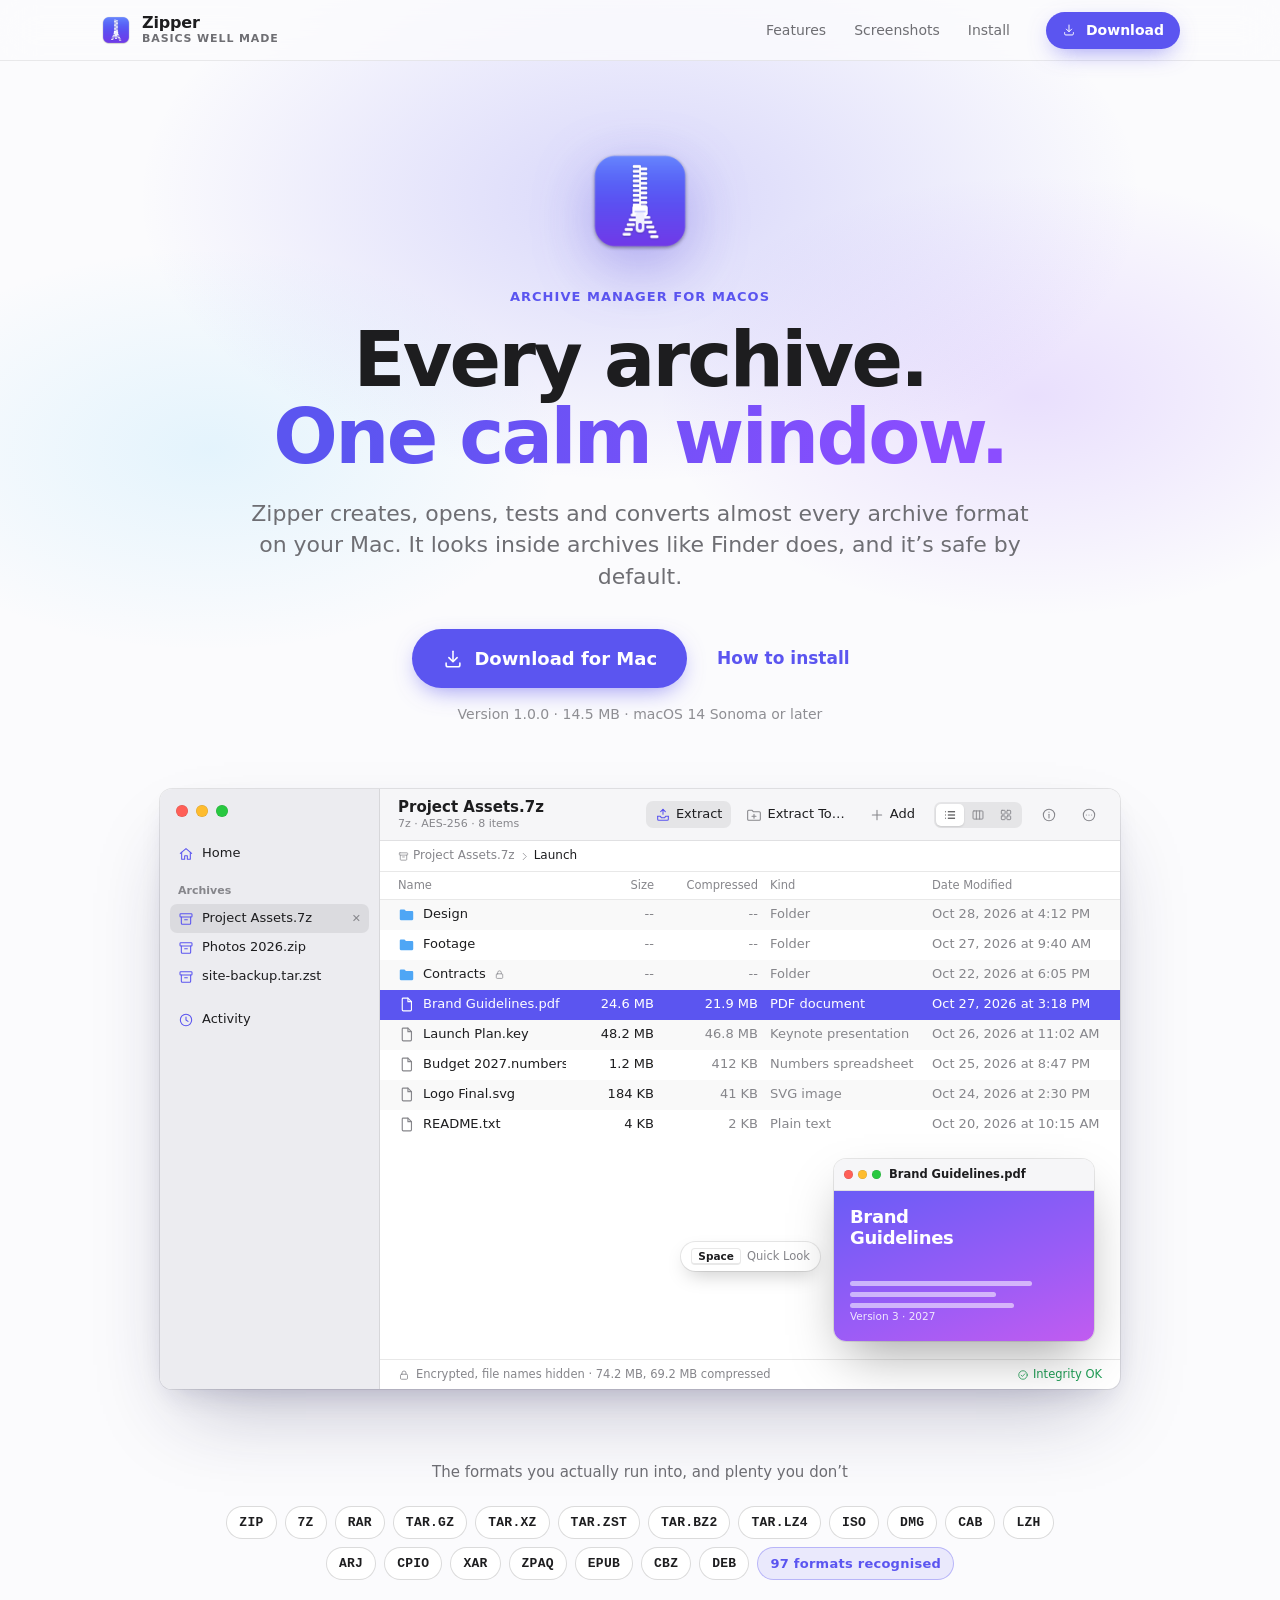
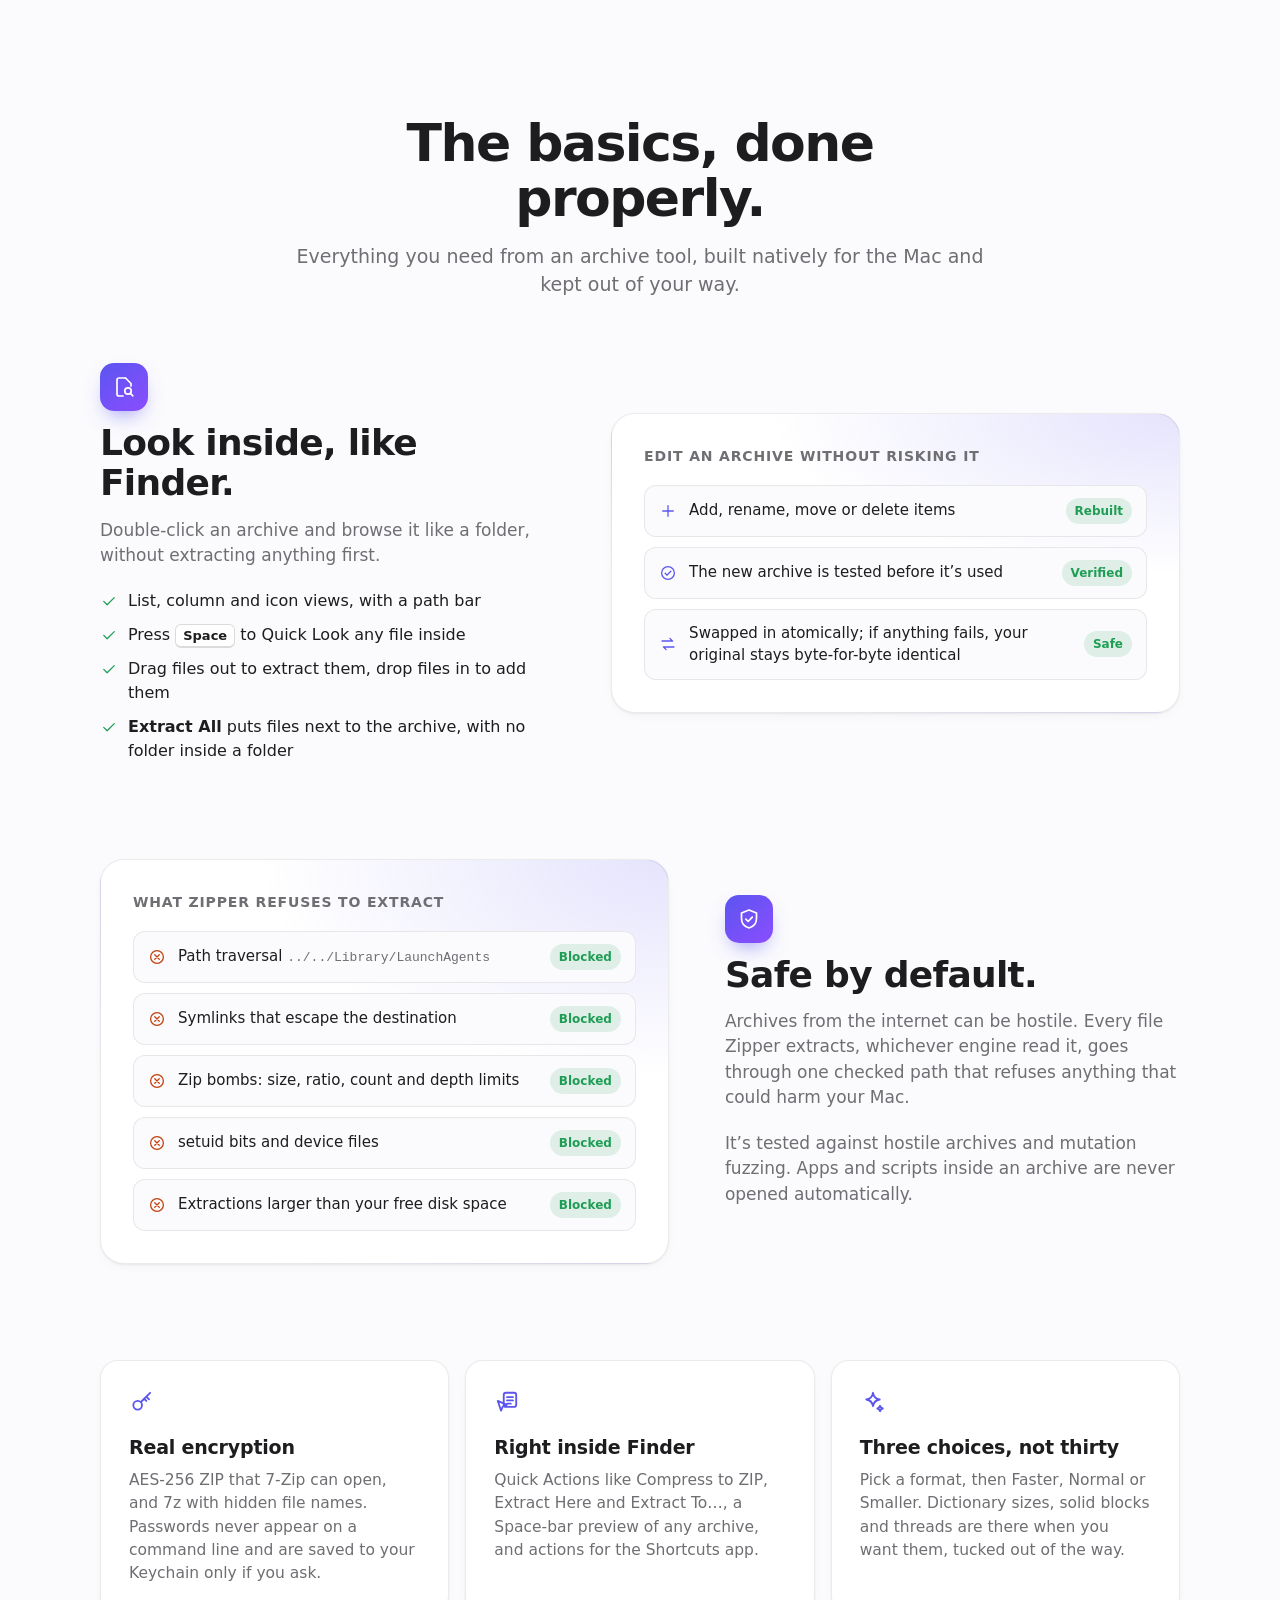
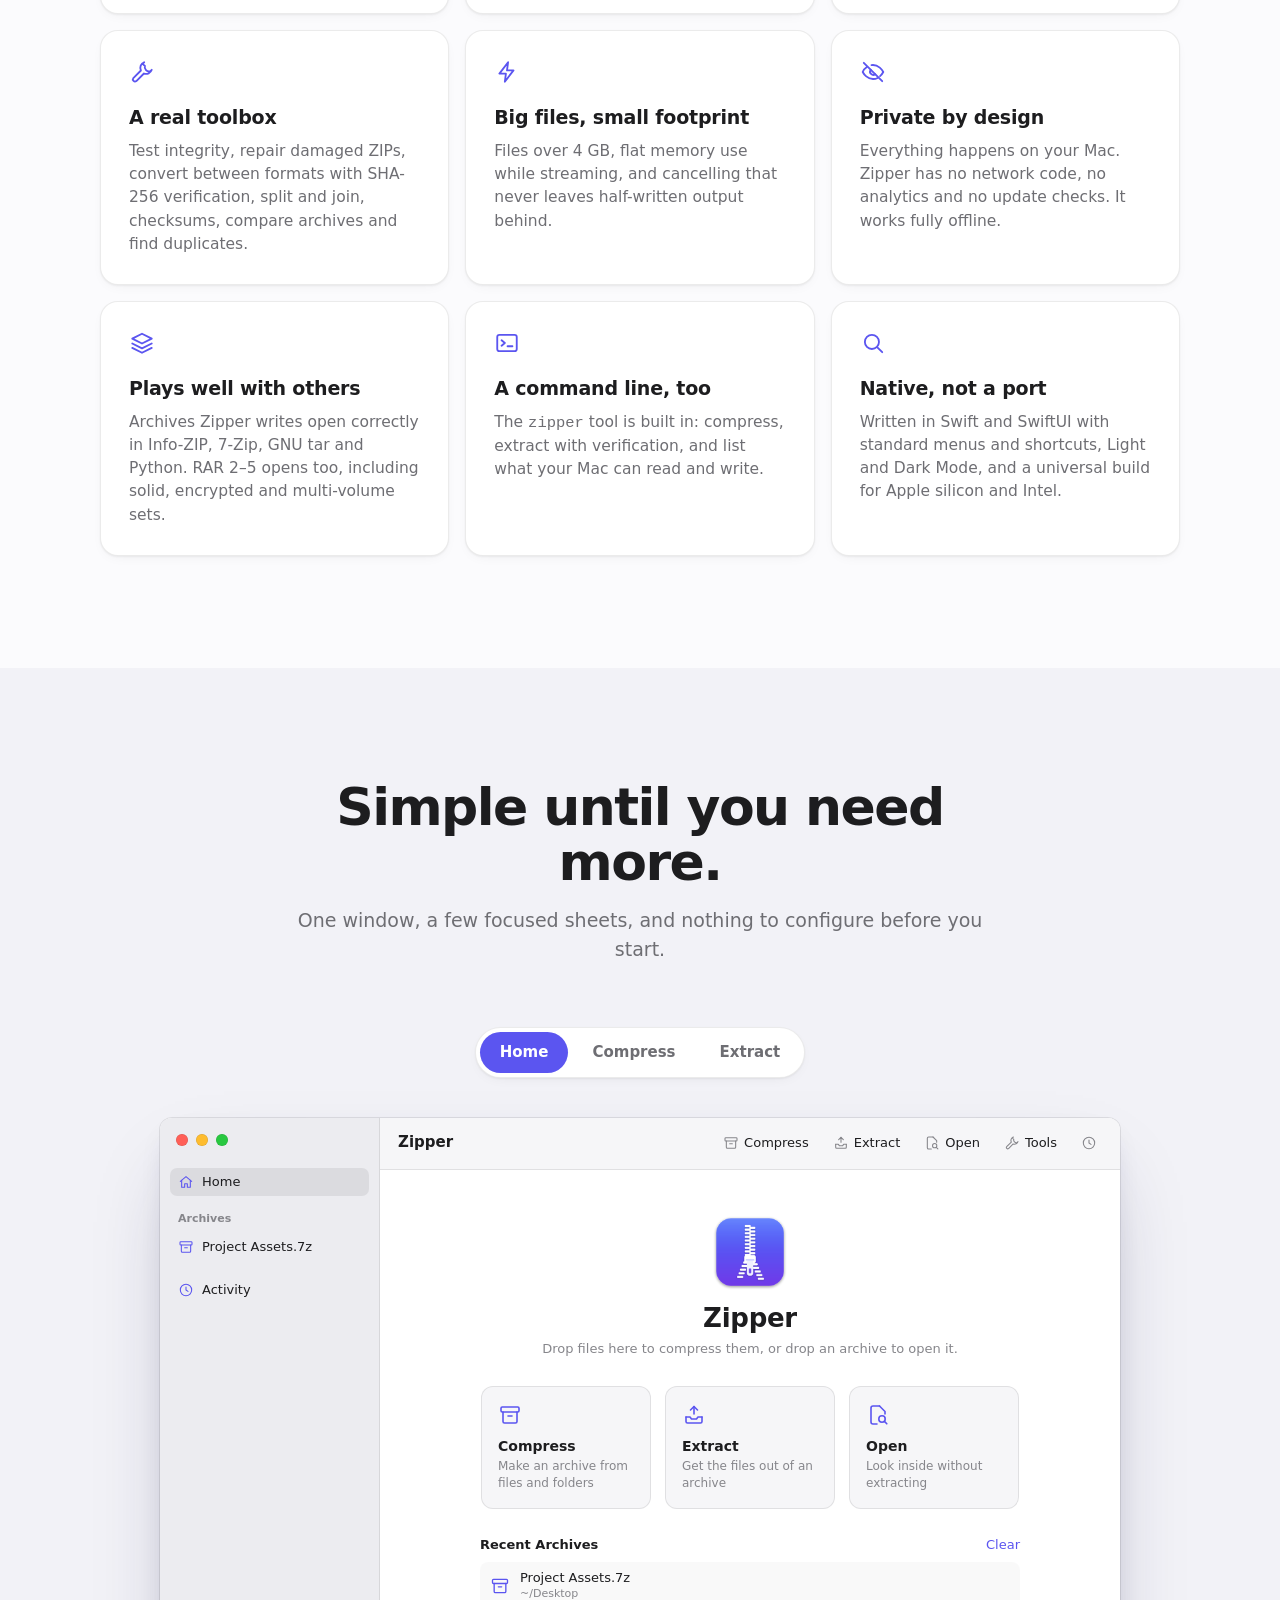
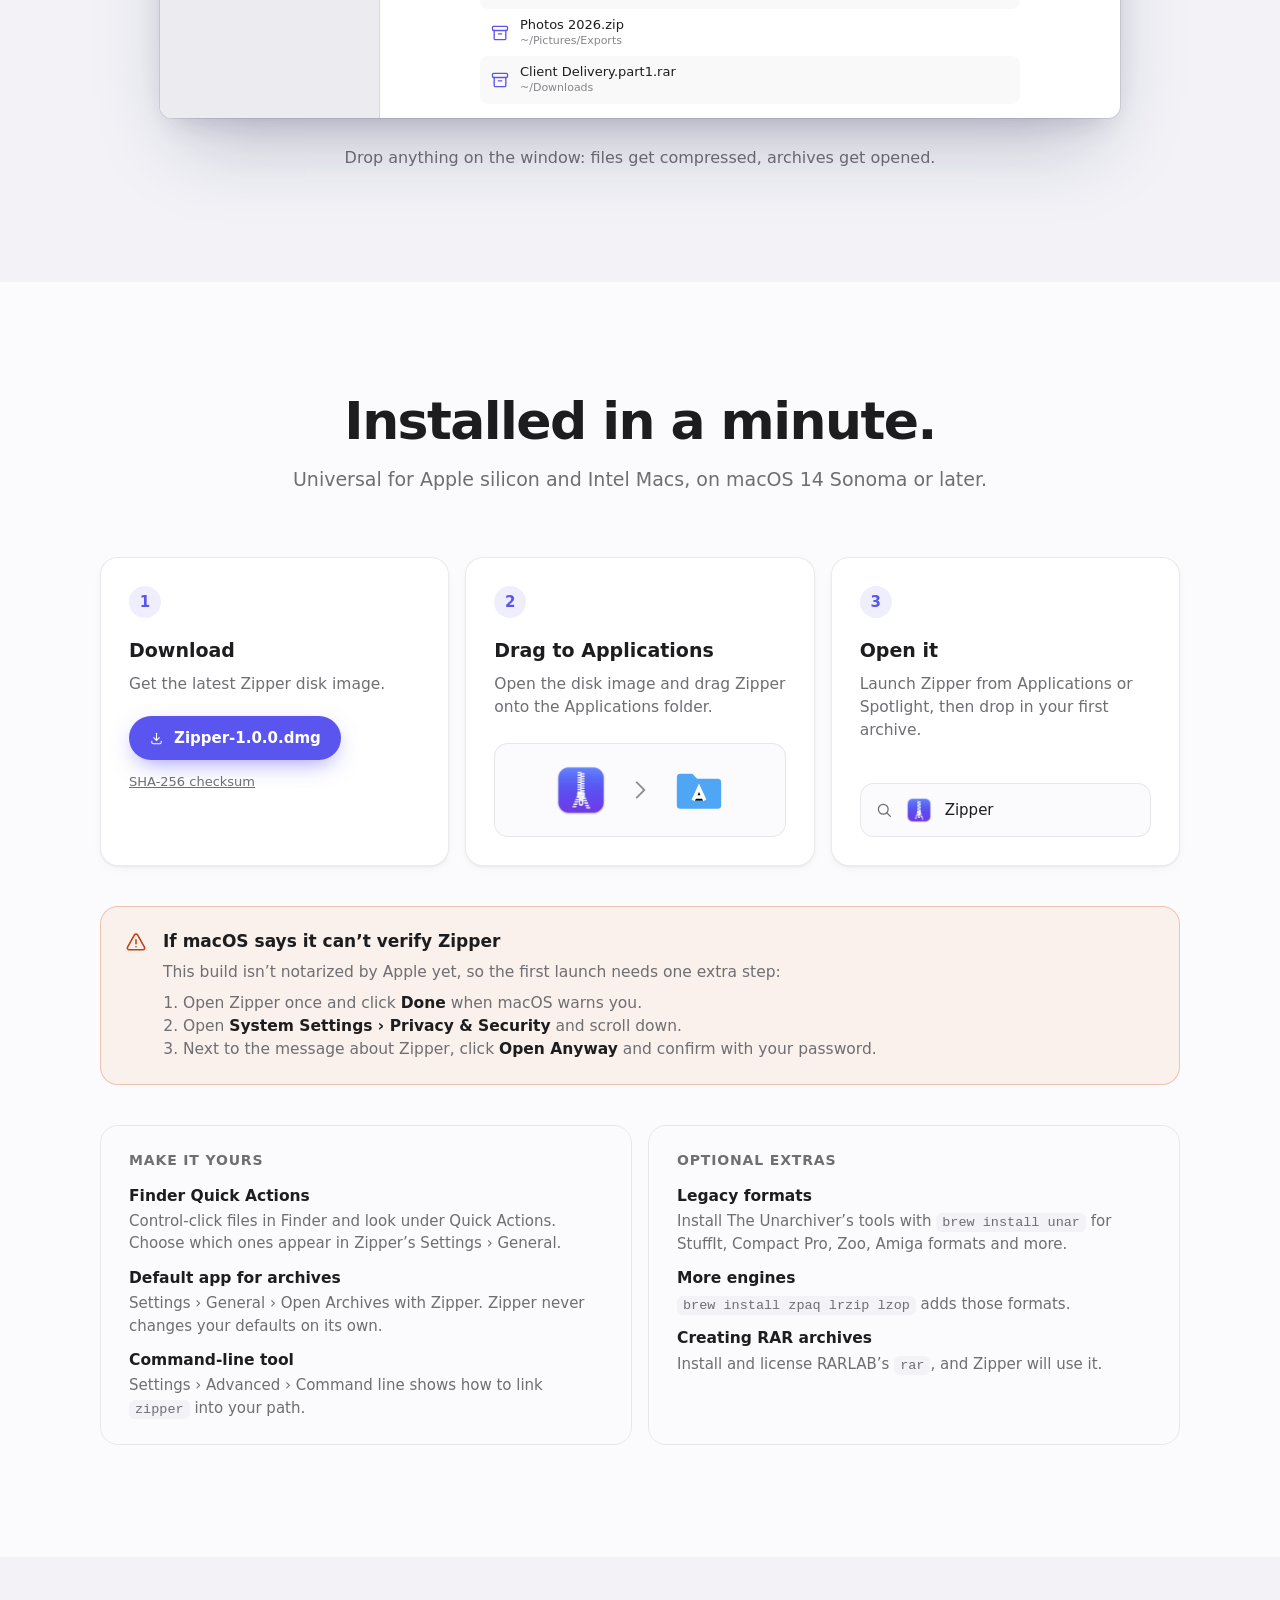
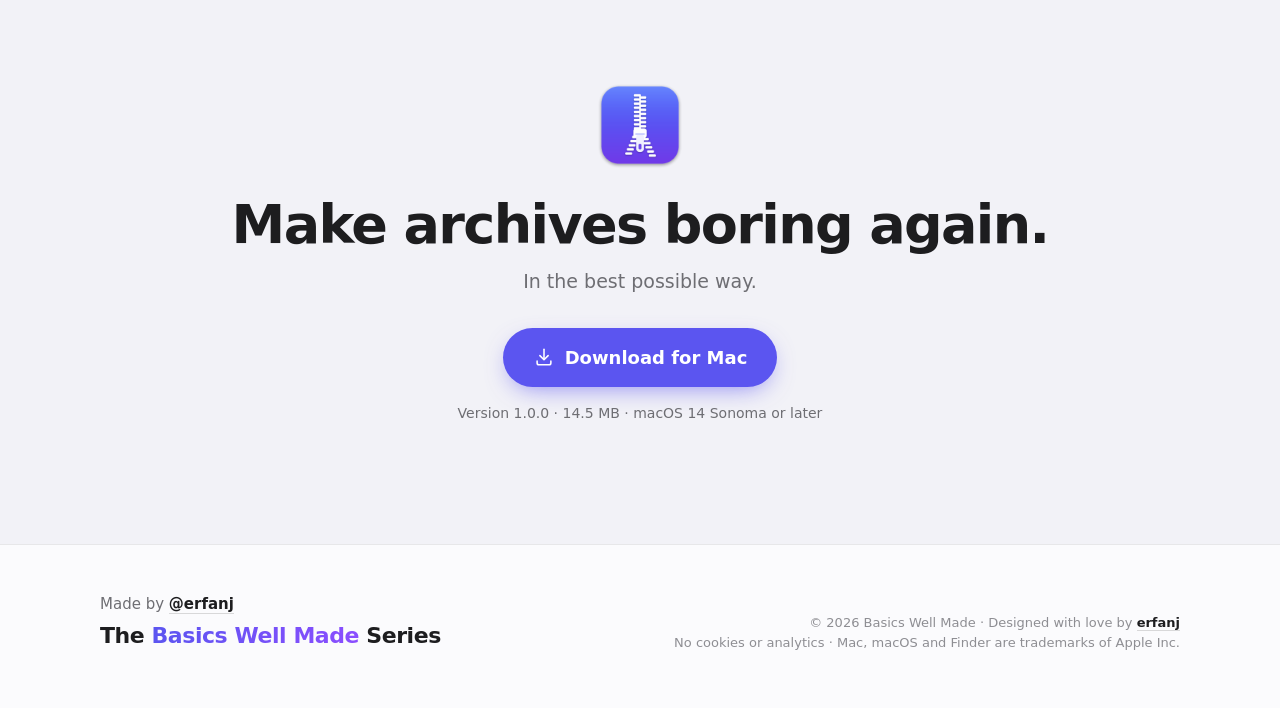
==== commit 90708489: "Zipper: download buttons link straight to the 1.0.0 DMG All download buttons point at the Zipper-1.0" ====
--- a/zipper/index.html
+++ b/zipper/index.html
@@ -78,7 +78,7 @@
       <a href="#screenshots">Screenshots</a>
       <a href="#install">Install</a>
     </nav>
-    <a class="btn btn-primary btn-sm" data-download href="#install">
+    <a class="btn btn-primary btn-sm" data-download href="https://github.com/erfanj/Zipper/releases/download/v1.0.0/Zipper-1.0.0.dmg">
       <svg class="icon" aria-hidden="true"><use href="#i-download"/></svg>Download
     </a>
   </div>
@@ -94,12 +94,12 @@
       <h1>Every archive. <span class="grad">One calm window.</span></h1>
       <p class="lede">Zipper creates, opens, tests and converts almost every archive format on your Mac. It looks inside archives like Finder does, and it’s safe by default.</p>
       <div class="cta">
-        <a class="btn btn-primary btn-lg" data-download href="#install">
+        <a class="btn btn-primary btn-lg" data-download href="https://github.com/erfanj/Zipper/releases/download/v1.0.0/Zipper-1.0.0.dmg">
           <svg class="icon" aria-hidden="true"><use href="#i-download"/></svg>Download for Mac
         </a>
         <a class="btn btn-ghost" href="#install">How to install</a>
       </div>
-      <p class="release-meta" data-release-meta>macOS 14 Sonoma or later · Apple silicon &amp; Intel</p>
+      <p class="release-meta" data-release-meta>Version 1.0.0 · 14.5 MB · macOS 14 Sonoma or later</p>
 
       <div class="hero-shot" data-reveal>
         <div class="frame" data-frame data-w="960" data-h="600">
@@ -429,10 +429,10 @@
         <li class="step" data-reveal>
           <h3>Download</h3>
           <p>Get the latest Zipper disk image.</p>
-          <a class="btn btn-primary" data-download href="#install">
-            <svg class="icon" aria-hidden="true"><use href="#i-download"/></svg><span data-dmg-name>Download Zipper</span>
+          <a class="btn btn-primary" data-download href="https://github.com/erfanj/Zipper/releases/download/v1.0.0/Zipper-1.0.0.dmg">
+            <svg class="icon" aria-hidden="true"><use href="#i-download"/></svg><span data-dmg-name>Zipper-1.0.0.dmg</span>
           </a>
-          <p style="margin-top:12px;font-size:13px"><a data-checksum hidden href="#" style="color:var(--muted)">SHA-256 checksum</a></p>
+          <p style="margin-top:12px;font-size:13px"><a data-checksum href="https://github.com/erfanj/Zipper/releases/download/v1.0.0/Zipper-1.0.0.dmg.sha256" style="color:var(--muted)">SHA-256 checksum</a></p>
         </li>
         <li class="step" data-reveal>
           <h3>Drag to Applications</h3>
@@ -498,10 +498,10 @@
       <img src="assets/icon-512.png" alt="" width="96" height="96">
       <h2>Make archives boring again.</h2>
       <p>In the best possible way.</p>
-      <a class="btn btn-primary btn-lg" data-download href="#install">
+      <a class="btn btn-primary btn-lg" data-download href="https://github.com/erfanj/Zipper/releases/download/v1.0.0/Zipper-1.0.0.dmg">
         <svg class="icon" aria-hidden="true"><use href="#i-download"/></svg>Download for Mac
       </a>
-      <p class="release-meta" data-release-meta>macOS 14 Sonoma or later · Apple silicon &amp; Intel</p>
+      <p class="release-meta" data-release-meta>Version 1.0.0 · 14.5 MB · macOS 14 Sonoma or later</p>
     </div>
   </section>
 </main>
